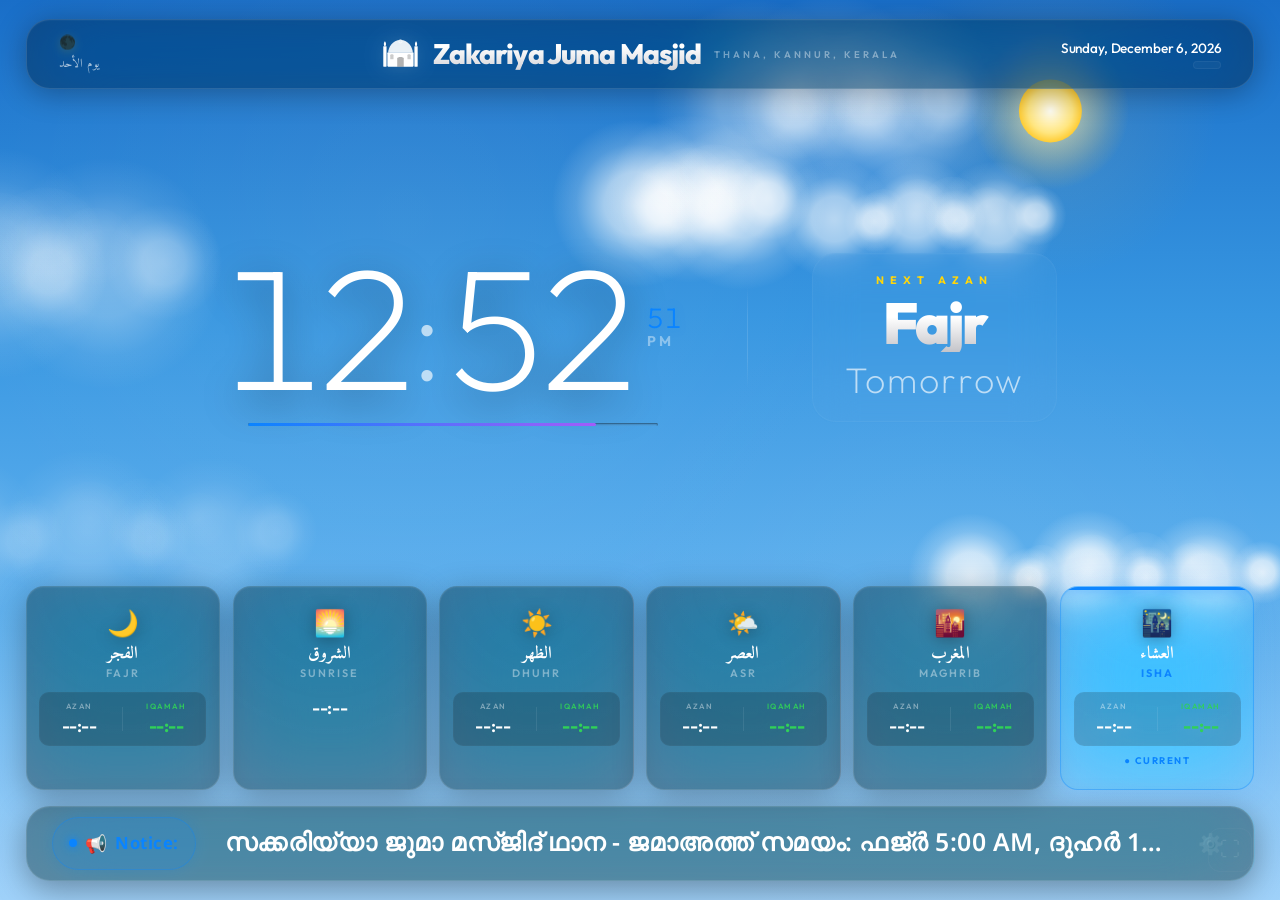
==== index.html @ 01011171 "Add files via upload" ====
<!DOCTYPE html>
<html lang="en" dir="ltr">
<head>
    <meta charset="UTF-8">
    <meta name="viewport" content="width=device-width, initial-scale=1.0">
    <title>Zakariya Juma Masjid - Prayer Times</title>
    <meta name="description" content="Live prayer times and clock display for Zakariya Juma Masjid, Thana, Kannur">
    <link rel="preconnect" href="https://fonts.googleapis.com">
    <link rel="preconnect" href="https://fonts.gstatic.com" crossorigin>
    <link href="https://fonts.googleapis.com/css2?family=Outfit:wght@300;400;500;600;700;800;900&family=Amiri:wght@400;700&family=Noto+Sans+Arabic:wght@400;600;700&display=swap" rel="stylesheet">
    <link rel="stylesheet" href="styles.css?v=10">
</head>
<body>
    <!-- Apple Weather-Style Animated Canvas Background -->
    <canvas id="weatherCanvas"></canvas>

    <!-- Main Content -->
    <div class="main-container">
        <!-- Top Bar - Mosque Name & Dates -->
        <header class="header" id="header">
            <div class="header-left">
                <div class="hijri-date" id="hijriDate"></div>
                <div class="arabic-day" id="arabicDay"></div>
            </div>
            <div class="header-center">
                <div class="mosque-icon">
                    <svg viewBox="0 0 100 80" fill="currentColor" class="mosque-svg">
                        <!-- Dome -->
                        <path d="M50 5 C30 5 20 25 20 35 L80 35 C80 25 70 5 50 5Z" opacity="0.9"/>
                        <!-- Crescent on dome -->
                        <circle cx="50" cy="8" r="4" fill="none" stroke="currentColor" stroke-width="1.5"/>
                        <path d="M48 4 C51 4 53 6 53 9 C53 6 51 5 48 4Z"/>
                        <!-- Main body -->
                        <rect x="18" y="35" width="64" height="35" rx="2"/>
                        <!-- Door -->
                        <path d="M42 70 L42 50 C42 45 58 45 58 50 L58 70Z" fill="rgba(0,0,0,0.3)"/>
                        <!-- Windows -->
                        <path d="M25 42 C25 39 33 39 33 42 L33 52 L25 52Z" fill="rgba(0,0,0,0.2)"/>
                        <path d="M67 42 C67 39 75 39 75 42 L75 52 L67 52Z" fill="rgba(0,0,0,0.2)"/>
                        <!-- Minarets -->
                        <rect x="8" y="20" width="8" height="50" rx="1"/>
                        <rect x="84" y="20" width="8" height="50" rx="1"/>
                        <path d="M12 20 C9 20 8 12 12 8 C16 12 15 20 12 20Z"/>
                        <path d="M88 20 C85 20 84 12 88 8 C92 12 91 20 88 20Z"/>
                    </svg>
                </div>
                <h1 class="mosque-name">Zakariya Juma Masjid</h1>
                <p class="mosque-location">Thana, Kannur, Kerala</p>
            </div>
            <div class="header-right">
                <div class="gregorian-date" id="gregorianDate"></div>
                <div class="weather-widget" id="weatherWidget">
                    <span class="weather-icon" id="weatherIcon"></span>
                    <span class="weather-temp" id="weatherTemp"></span>
                </div>
            </div>
        </header>

        <!-- Clock Section — Apple Hero Typography -->
        <section class="clock-section" id="clockSection">
            <div class="hero-clock">
                <div class="hero-time-row">
                    <span class="hero-hours" id="heroHours">00</span>
                    <span class="hero-colon" id="heroColon">:</span>
                    <span class="hero-minutes" id="heroMinutes">00</span>
                    <div class="hero-side">
                        <span class="hero-seconds" id="heroSeconds">00</span>
                        <span class="hero-period" id="heroPeriod">AM</span>
                    </div>
                </div>
                <div class="hero-progress-bar">
                    <div class="hero-progress-fill" id="heroProgressFill"></div>
                </div>
            </div>
            <div class="hero-divider"></div>
            <div class="next-prayer-info">
                <div class="next-label">NEXT AZAN</div>
                <div class="next-prayer-name" id="nextPrayerName">—</div>
                <div class="countdown" id="countdown">--:--:--</div>
            </div>
        </section>

        <!-- Prayer Times Grid -->
        <section class="prayer-grid" id="prayerGrid">
            <div class="prayer-card" data-prayer="fajr" id="card-fajr">
                <div class="card-glow"></div>
                <div class="prayer-icon">🌙</div>
                <div class="prayer-name-ar">الفجر</div>
                <div class="prayer-name-en">Fajr</div>
                <div class="prayer-times-row">
                    <div class="time-col">
                        <span class="time-label">AZAN</span>
                        <span class="prayer-time" id="time-fajr">--:--</span>
                    </div>
                    <div class="time-divider"></div>
                    <div class="time-col">
                        <span class="time-label iqama-label-card">IQAMAH</span>
                        <span class="prayer-time iqama-time-card" id="iqama-fajr">--:--</span>
                    </div>
                </div>
                <div class="prayer-status" id="status-fajr"></div>
            </div>
            <div class="prayer-card" data-prayer="sunrise" id="card-sunrise">
                <div class="card-glow"></div>
                <div class="prayer-icon">🌅</div>
                <div class="prayer-name-ar">الشروق</div>
                <div class="prayer-name-en">Sunrise</div>
                <div class="prayer-times-row single">
                    <div class="time-col">
                        <span class="prayer-time" id="time-sunrise">--:--</span>
                    </div>
                </div>
                <div class="prayer-status" id="status-sunrise"></div>
            </div>
            <div class="prayer-card" data-prayer="dhuhr" id="card-dhuhr">
                <div class="card-glow"></div>
                <div class="prayer-icon">☀️</div>
                <div class="prayer-name-ar">الظهر</div>
                <div class="prayer-name-en">Dhuhr</div>
                <div class="prayer-times-row">
                    <div class="time-col">
                        <span class="time-label">AZAN</span>
                        <span class="prayer-time" id="time-dhuhr">--:--</span>
                    </div>
                    <div class="time-divider"></div>
                    <div class="time-col">
                        <span class="time-label iqama-label-card">IQAMAH</span>
                        <span class="prayer-time iqama-time-card" id="iqama-dhuhr">--:--</span>
                    </div>
                </div>
                <div class="prayer-status" id="status-dhuhr"></div>
            </div>
            <div class="prayer-card" data-prayer="asr" id="card-asr">
                <div class="card-glow"></div>
                <div class="prayer-icon">🌤️</div>
                <div class="prayer-name-ar">العصر</div>
                <div class="prayer-name-en">Asr</div>
                <div class="prayer-times-row">
                    <div class="time-col">
                        <span class="time-label">AZAN</span>
                        <span class="prayer-time" id="time-asr">--:--</span>
                    </div>
                    <div class="time-divider"></div>
                    <div class="time-col">
                        <span class="time-label iqama-label-card">IQAMAH</span>
                        <span class="prayer-time iqama-time-card" id="iqama-asr">--:--</span>
                    </div>
                </div>
                <div class="prayer-status" id="status-asr"></div>
            </div>
            <div class="prayer-card" data-prayer="maghrib" id="card-maghrib">
                <div class="card-glow"></div>
                <div class="prayer-icon">🌇</div>
                <div class="prayer-name-ar">المغرب</div>
                <div class="prayer-name-en">Maghrib</div>
                <div class="prayer-times-row">
                    <div class="time-col">
                        <span class="time-label">AZAN</span>
                        <span class="prayer-time" id="time-maghrib">--:--</span>
                    </div>
                    <div class="time-divider"></div>
                    <div class="time-col">
                        <span class="time-label iqama-label-card">IQAMAH</span>
                        <span class="prayer-time iqama-time-card" id="iqama-maghrib">--:--</span>
                    </div>
                </div>
                <div class="prayer-status" id="status-maghrib"></div>
            </div>
            <div class="prayer-card" data-prayer="isha" id="card-isha">
                <div class="card-glow"></div>
                <div class="prayer-icon">🌃</div>
                <div class="prayer-name-ar">العشاء</div>
                <div class="prayer-name-en">Isha</div>
                <div class="prayer-times-row">
                    <div class="time-col">
                        <span class="time-label">AZAN</span>
                        <span class="prayer-time" id="time-isha">--:--</span>
                    </div>
                    <div class="time-divider"></div>
                    <div class="time-col">
                        <span class="time-label iqama-label-card">IQAMAH</span>
                        <span class="prayer-time iqama-time-card" id="iqama-isha">--:--</span>
                    </div>
                </div>
                <div class="prayer-status" id="status-isha"></div>
            </div>
        </section>

        <!-- Premium Glassmorphic Notice Board -->
        <div class="notice-board-container">
            <div class="notice-badge">
                <span class="notice-pulse"></span>
                <span class="notice-icon">📢</span>
                <span class="notice-title">Notice:</span>
            </div>
            <div class="notice-text-wrap">
                <span class="notice-message" id="noticeMessage">Zakariya Juma Masjid Thana Notice Board - അറിയിപ്പുകൾ ഇവിടെ കാണാം.</span>
            </div>
            <a href="admin.html" class="admin-cog-btn" title="Open Admin Panel">⚙️</a>
        </div>
    </div>

    <!-- Prayer Alert Overlay — Azan + Iqamah Countdown -->
    <div class="prayer-alert-overlay" id="prayerAlertOverlay">
        <div class="alert-content">
            <div class="alert-icon">☪</div>
            <div class="alert-text" id="alertText">It's time for</div>
            <div class="alert-prayer-name" id="alertPrayerName"></div>
            <div class="alert-bismillah">بِسْمِ اللهِ الرَّحْمٰنِ الرَّحِيْمِ</div>
            <div class="iqamah-countdown-section" id="iqamahSection">
                <div class="iqamah-divider"></div>
                <div class="iqamah-label-big">IQAMAH IN</div>
                <div class="iqamah-countdown-big" id="iqamahCountdownBig">--:--</div>
                <div class="iqamah-time-label" id="iqamahTimeLabel"></div>
            </div>
        </div>
    </div>

    <!-- Fullscreen Toggle -->
    <button class="fullscreen-btn" id="fullscreenBtn" title="Toggle Fullscreen">⛶</button>

    <script src="weather-canvas.js?v=10"></script>
    <script src="app.js?v=10"></script>
</body>
</html>
---- styles.css ----
/* ==========================================================
   ===== Apple-Inspired Ultra-Premium Theme =====
   ========================================================== */
/* Created with absolute precision, high-fidelity glassmorphism, 
   and dynamic fluid lighting for a stunning, state-of-the-art display. */

@import url('https://fonts.googleapis.com/css2?family=Outfit:wght@100;200;300;400;500;600;700;800;900&family=Amiri:wght@400;700&family=Noto+Sans+Arabic:wght@400;600;700&display=swap');

:root {
    /* Premium Apple Color Palette */
    --bg-base: #020205;
    
    /* Elegant High-Fidelity Glassmorphism */
    --glass-bg: rgba(0, 0, 0, 0.35);
    --glass-bg-hover: rgba(0, 0, 0, 0.45);
    --glass-border: rgba(255, 255, 255, 0.12);
    --glass-border-hover: rgba(255, 255, 255, 0.2);
    --glass-highlight: rgba(255, 255, 255, 0.05);

    /* Text Scales */
    --text-primary: #ffffff;
    --text-secondary: rgba(255, 255, 255, 0.65);
    --text-tertiary: rgba(255, 255, 255, 0.4);
    --text-muted: rgba(255, 255, 255, 0.25);

    /* Apple Brand Colors (tailored for dark display contrast) */
    --accent-blue: #0a84ff;
    --accent-blue-rgb: 10, 132, 255;
    --accent-emerald: #30d158;
    --accent-emerald-rgb: 48, 209, 88;
    --accent-gold: #ffd60a;
    --accent-gold-rgb: 255, 214, 10;
    --accent-orange: #ff9f0a;
    --accent-red: #ff453a;

    /* Active States */
    --card-active: rgba(10, 132, 255, 0.08);
    --card-active-border: rgba(10, 132, 255, 0.35);
    --card-next: rgba(255, 214, 10, 0.07);
    --card-next-border: rgba(255, 214, 10, 0.3);

    /* Border Radii */
    --radius-2xl: 24px;
    --radius-xl: 18px;
    --radius-lg: 14px;
    --radius-md: 10px;

    /* Timing */
    --transition-smooth: all 0.5s cubic-bezier(0.16, 1, 0.3, 1);
}

/* ===== Basic Reset ===== */
*, *::before, *::after {
    margin: 0;
    padding: 0;
    box-sizing: border-box;
}

html, body {
    width: 100%;
    height: 100%;
    overflow: hidden;
    background: var(--bg-base);
    color: var(--text-primary);
    font-family: -apple-system, BlinkMacSystemFont, 'SF Pro Display', 'Outfit', 'Segoe UI', Roboto, sans-serif;
    -webkit-font-smoothing: antialiased;
    -moz-osx-font-smoothing: grayscale;
}

/* ==========================================================
   ===== Canvas Weather Background =====
   ========================================================== */
#weatherCanvas {
    position: fixed;
    inset: 0;
    z-index: 0;
    display: block;
    pointer-events: none;
}


/* ==========================================================
   ===== Main Container & Layout Structure =====
   ========================================================== */
.main-container {
    position: relative;
    z-index: 10;
    width: 100%;
    height: 100vh;
    display: flex;
    flex-direction: column;
    padding: 1.5vw 2vw;
    gap: 1.2vw;
}

/* ==========================================================
   ===== Sleek Header Component =====
   ========================================================== */
.header {
    display: flex;
    align-items: center;
    justify-content: space-between;
    padding: 1vw 2.5vw;
    background: var(--glass-bg);
    border: 1px solid var(--glass-border);
    border-radius: var(--radius-2xl);
    backdrop-filter: blur(40px) saturate(210%);
    -webkit-backdrop-filter: blur(40px) saturate(210%);
    box-shadow: 0 4px 30px rgba(0, 0, 0, 0.3), inset 0 1px 1px rgba(255, 255, 255, 0.03);
    animation: slideDown 0.8s cubic-bezier(0.16, 1, 0.3, 1) both;
}

@keyframes slideDown {
    from { opacity: 0; transform: translateY(-20px); }
    to { opacity: 1; transform: translateY(0); }
}

.header-left, .header-right {
    flex: 1;
    display: flex;
    flex-direction: column;
}

.header-right {
    align-items: flex-end;
    text-align: right;
}

/* Mosque Brand */
.header-center {
    display: flex;
    align-items: center;
    gap: 1vw;
    flex-shrink: 0;
}

.mosque-icon {
    display: flex;
    align-items: center;
    justify-content: center;
    filter: drop-shadow(0 0 10px rgba(255, 255, 255, 0.15));
}

.mosque-svg {
    width: clamp(34px, 3.2vw, 48px);
    height: auto;
    color: var(--text-primary);
    transition: var(--transition-smooth);
}

.header-center:hover .mosque-svg {
    transform: scale(1.05);
    color: var(--accent-gold);
    filter: drop-shadow(0 0 15px rgba(255, 214, 10, 0.4));
}

.mosque-name {
    font-size: clamp(1.3rem, 2.2vw, 2.1rem);
    font-weight: 800;
    letter-spacing: -0.03em;
    background: linear-gradient(180deg, #ffffff 30%, #d2d2d7 100%);
    -webkit-background-clip: text;
    -webkit-text-fill-color: transparent;
    background-clip: text;
}

.mosque-location {
    font-size: clamp(0.55rem, 0.75vw, 0.75rem);
    color: var(--text-tertiary);
    font-weight: 600;
    letter-spacing: 3px;
    text-transform: uppercase;
    margin-top: 1px;
}

/* Dates and widgets */
.hijri-date {
    font-size: clamp(0.85rem, 1.05vw, 1.1rem);
    color: var(--accent-gold);
    font-weight: 600;
    letter-spacing: 0.5px;
    display: flex;
    align-items: center;
    gap: 8px;
    text-shadow: 0 2px 10px rgba(255, 214, 10, 0.15);
}

.arabic-day {
    font-family: 'Amiri', 'Noto Sans Arabic', serif;
    font-size: clamp(0.75rem, 0.95vw, 1rem);
    color: var(--text-secondary);
    margin-top: 2px;
}

.gregorian-date {
    font-size: clamp(0.85rem, 1.05vw, 1.1rem);
    color: var(--text-primary);
    font-weight: 500;
    letter-spacing: -0.01em;
}

.weather-widget {
    display: flex;
    align-items: center;
    gap: 6px;
    margin-top: 4px;
    padding: 3px 10px;
    background: rgba(255, 255, 255, 0.03);
    border: 1px solid rgba(255, 255, 255, 0.05);
    border-radius: 100px;
}

.weather-icon {
    font-size: clamp(0.9rem, 1.1vw, 1.1rem);
    filter: drop-shadow(0 2px 5px rgba(0,0,0,0.2));
}

.weather-temp {
    font-size: clamp(0.75rem, 0.9vw, 0.9rem);
    color: var(--text-secondary);
    font-weight: 600;
    font-variant-numeric: tabular-nums;
}

/* ==========================================================
   ===== Apple Hero Clock Section =====
   ========================================================== */
.clock-section {
    flex: 1.1;
    display: flex;
    align-items: center;
    justify-content: center;
    gap: 5vw;
    padding: 1vw 0;
    animation: fadeInScale 1s cubic-bezier(0.16, 1, 0.3, 1) both;
}

@keyframes fadeInScale {
    from { opacity: 0; transform: scale(0.97); }
    to { opacity: 1; transform: scale(1); }
}

.hero-clock {
    display: flex;
    flex-direction: column;
    align-items: center;
    position: relative;
}

.hero-time-row {
    display: flex;
    align-items: baseline;
    line-height: 0.9;
}

.hero-hours,
.hero-minutes {
    font-size: clamp(6rem, 13.5vw, 11.5rem);
    font-weight: 200;
    color: var(--text-primary);
    letter-spacing: -0.05em;
    font-variant-numeric: tabular-nums;
    text-shadow: 0 10px 40px rgba(0, 0, 0, 0.4);
}

.hero-colon {
    font-size: clamp(5rem, 11vw, 9rem);
    font-weight: 100;
    color: var(--text-secondary);
    margin: 0 -0.01em;
    animation: smoothBlink 2.2s cubic-bezier(0.4, 0, 0.6, 1) infinite;
    position: relative;
    top: -0.07em;
}

@keyframes smoothBlink {
    0%, 100% { opacity: 1; }
    50% { opacity: 0.12; }
}

.hero-side {
    display: flex;
    flex-direction: column;
    align-items: flex-start;
    margin-left: clamp(10px, 1.2vw, 18px);
    gap: 4px;
    align-self: center;
}

.hero-seconds {
    font-size: clamp(1.2rem, 2.2vw, 2rem);
    font-weight: 300;
    color: var(--accent-blue);
    font-variant-numeric: tabular-nums;
    letter-spacing: 0.05em;
    text-shadow: 0 0 10px rgba(10, 132, 255, 0.25);
}

.hero-period {
    font-size: clamp(0.75rem, 1.1vw, 1.1rem);
    font-weight: 700;
    color: var(--text-tertiary);
    letter-spacing: 3px;
    text-transform: uppercase;
}

/* Sleek subtle micro-progressbar */
.hero-progress-bar {
    width: 100%;
    max-width: clamp(260px, 32vw, 480px);
    height: 3px;
    background: rgba(255, 255, 255, 0.04);
    border-radius: 10px;
    margin-top: clamp(12px, 1.5vw, 22px);
    overflow: hidden;
    box-shadow: inset 0 1px 2px rgba(0,0,0,0.5);
}

.hero-progress-fill {
    height: 100%;
    width: 0%;
    background: linear-gradient(90deg, var(--accent-blue) 0%, #a25cfa 100%);
    border-radius: 10px;
    transition: width 1s linear;
    box-shadow: 0 0 12px rgba(10, 132, 255, 0.6);
}

/* Elegant glass vertical divider */
.hero-divider {
    width: 1px;
    height: clamp(80px, 8vw, 120px);
    background: linear-gradient(180deg, transparent, rgba(255, 255, 255, 0.12) 30%, rgba(255, 255, 255, 0.12) 70%, transparent 100%);
    flex-shrink: 0;
}

/* Next Prayer Apple Widget */
.next-prayer-info {
    text-align: center;
    background: rgba(255, 255, 255, 0.02);
    border: 1px solid rgba(255, 255, 255, 0.04);
    padding: 1.5vw 2.5vw;
    border-radius: var(--radius-2xl);
    backdrop-filter: blur(20px);
    -webkit-backdrop-filter: blur(20px);
    box-shadow: inset 0 1px 1px rgba(255, 255, 255, 0.02);
}

.next-label {
    font-size: clamp(0.65rem, 0.85vw, 0.85rem);
    color: var(--accent-gold);
    letter-spacing: 6px;
    text-transform: uppercase;
    font-weight: 700;
    margin-bottom: 0.6vw;
}

.next-prayer-name {
    font-size: clamp(2.4rem, 4.5vw, 4rem);
    font-weight: 900;
    letter-spacing: -0.04em;
    background: linear-gradient(180deg, #ffffff 40%, #c4c4c9 100%);
    -webkit-background-clip: text;
    -webkit-text-fill-color: transparent;
    background-clip: text;
    line-height: 1;
    margin-bottom: 0.4vw;
}

.countdown {
    font-size: clamp(1.5rem, 2.8vw, 2.8rem);
    font-weight: 200;
    color: var(--text-secondary);
    font-variant-numeric: tabular-nums;
    letter-spacing: 2px;
}

/* ==========================================================
   ===== Prayer Cards Grid (Apple Watch Style Face) =====
   ========================================================== */
.prayer-grid {
    display: grid;
    grid-template-columns: repeat(6, 1fr);
    gap: clamp(10px, 1vw, 18px);
    animation: slideUp 0.8s cubic-bezier(0.16, 1, 0.3, 1) both;
}

@keyframes slideUp {
    from { opacity: 0; transform: translateY(30px); }
    to { opacity: 1; transform: translateY(0); }
}

.prayer-card {
    position: relative;
    background: var(--glass-bg);
    border: 1px solid var(--glass-border);
    border-radius: var(--radius-xl);
    padding: clamp(14px, 1.5vw, 24px) clamp(10px, 1vw, 16px);
    text-align: center;
    backdrop-filter: blur(35px) saturate(180%);
    -webkit-backdrop-filter: blur(35px) saturate(180%);
    box-shadow: 0 8px 32px 0 rgba(0, 0, 0, 0.3), inset 0 1px 1px 0 rgba(255, 255, 255, 0.04);
    transition: var(--transition-smooth);
    overflow: hidden;
}

/* Top colored accent indicator line */
.prayer-card::before {
    content: '';
    position: absolute;
    top: 0;
    left: 25%;
    right: 25%;
    height: 3px;
    background: var(--accent-blue);
    opacity: 0;
    border-radius: 0 0 4px 4px;
    transition: var(--transition-smooth);
}

.prayer-card:hover {
    background: var(--glass-bg-hover);
    border-color: var(--glass-border-hover);
    transform: translateY(-4px);
    box-shadow: 0 12px 40px rgba(0, 0, 0, 0.5), inset 0 1px 1px rgba(255, 255, 255, 0.08);
}

.prayer-card:hover::before {
    opacity: 0.5;
    left: 15%;
    right: 15%;
}

/* Card Glow effect */
.card-glow {
    position: absolute;
    inset: 0;
    background: radial-gradient(circle at 50% 0%, rgba(255, 255, 255, 0.03), transparent 70%);
    pointer-events: none;
}

/* Card Active Style (Glowing Blue Apple Complication) */
.prayer-card.active {
    background: rgba(10, 132, 255, 0.06);
    border-color: var(--card-active-border);
    box-shadow: 
        0 0 35px rgba(10, 132, 255, 0.12),
        inset 0 1px 1px rgba(10, 132, 255, 0.2);
}

.prayer-card.active::before {
    opacity: 1;
    left: 0;
    right: 0;
    background: var(--accent-blue);
    box-shadow: 0 0 12px var(--accent-blue);
}

.prayer-card.active .prayer-time {
    color: var(--text-primary);
    text-shadow: 0 0 15px rgba(255, 255, 255, 0.4);
}

.prayer-card.active .prayer-name-en {
    color: var(--accent-blue);
    font-weight: 700;
}

.prayer-card.active .prayer-status {
    color: var(--accent-blue);
    font-weight: 700;
    animation: flashActive 1.8s ease-in-out infinite alternate;
}

@keyframes flashActive {
    0% { opacity: 0.5; }
    100% { opacity: 1; }
}

/* Card Next State (Glowing Amber Complication) */
.prayer-card.next-up {
    background: rgba(255, 214, 10, 0.05);
    border-color: var(--card-next-border);
    box-shadow: 
        0 0 30px rgba(255, 214, 10, 0.08),
        inset 0 1px 1px rgba(255, 214, 10, 0.15);
}

.prayer-card.next-up::before {
    opacity: 1;
    left: 0;
    right: 0;
    background: var(--accent-gold);
    box-shadow: 0 0 10px var(--accent-gold);
}

.prayer-card.next-up .prayer-name-en {
    color: var(--accent-gold);
}

.prayer-card.next-up .prayer-status {
    color: var(--accent-gold);
}

/* Card Passed State */
.prayer-card.passed {
    opacity: 0.35;
    transform: scale(0.98);
}

.prayer-card.passed:hover {
    opacity: 0.7;
    transform: scale(1) translateY(-2px);
}

/* Complication Inside Elements */
.prayer-icon {
    font-size: clamp(1.4rem, 2vw, 2rem);
    margin-bottom: 6px;
    transition: transform 0.4s cubic-bezier(0.16, 1, 0.3, 1);
    filter: drop-shadow(0 2px 8px rgba(0,0,0,0.3));
}

.prayer-card:hover .prayer-icon {
    transform: scale(1.15) translateY(-2px);
}

.prayer-name-ar {
    font-family: 'Amiri', 'Noto Sans Arabic', serif;
    font-size: clamp(0.95rem, 1.35vw, 1.4rem);
    color: var(--text-primary);
    font-weight: 700;
    line-height: 1.1;
    margin-bottom: 2px;
}

.prayer-name-en {
    font-size: clamp(0.65rem, 0.85vw, 0.9rem);
    color: var(--text-tertiary);
    font-weight: 600;
    text-transform: uppercase;
    letter-spacing: 2px;
    margin-bottom: 12px;
    transition: var(--transition-smooth);
}

/* Times Layout inside complication */
.prayer-times-row {
    display: flex;
    align-items: center;
    justify-content: center;
    gap: clamp(8px, 0.8vw, 14px);
    margin-top: 6px;
    background: rgba(0,0,0,0.18);
    padding: 8px 6px;
    border-radius: var(--radius-md);
    border: 1px solid rgba(255,255,255,0.02);
}

.prayer-times-row.single {
    margin-top: 8px;
    background: transparent;
    border: none;
    padding: 4px;
}

.time-col {
    display: flex;
    flex-direction: column;
    align-items: center;
    gap: 3px;
    flex: 1;
    min-width: 0;
}

.time-label {
    font-size: clamp(0.45rem, 0.6vw, 0.65rem);
    color: var(--text-tertiary);
    letter-spacing: 1.5px;
    text-transform: uppercase;
    font-weight: 600;
}

.prayer-time {
    font-size: clamp(1rem, 1.4vw, 1.45rem);
    font-weight: 600;
    color: var(--text-primary);
    font-variant-numeric: tabular-nums;
    letter-spacing: -0.02em;
    transition: var(--transition-smooth);
}

/* Dual Column Highlight for Iqamah */
.iqama-label-card {
    color: var(--accent-emerald) !important;
    opacity: 0.9;
}

.iqama-time-card {
    color: var(--accent-emerald) !important;
    font-weight: 700 !important;
    text-shadow: 0 0 10px rgba(48, 209, 88, 0.15);
}

.time-divider {
    width: 1px;
    height: 24px;
    background: rgba(255, 255, 255, 0.08);
    flex-shrink: 0;
}

.prayer-status {
    font-size: clamp(0.55rem, 0.75vw, 0.75rem);
    margin-top: 8px;
    height: 16px;
    font-weight: 700;
    letter-spacing: 1.5px;
    text-transform: uppercase;
    color: var(--text-tertiary);
}

/* ==========================================================
   ===== Hadith / Verse Ticker Slider =====
   ========================================================== */
.hadith-ticker {
    overflow: hidden;
    padding: 0.6vw 0;
    position: relative;
    background: rgba(255, 255, 255, 0.015);
    border: 1px solid rgba(255, 255, 255, 0.04);
    border-radius: 100px;
    backdrop-filter: blur(20px);
    -webkit-backdrop-filter: blur(20px);
    mask-image: linear-gradient(90deg, transparent 0%, black 8%, black 92%, transparent 100%);
    -webkit-mask-image: linear-gradient(90deg, transparent 0%, black 8%, black 92%, transparent 100%);
}

.ticker-content {
    display: flex;
    white-space: nowrap;
    animation: tickerScroll var(--ticker-duration, 55s) linear infinite;
    will-change: transform;
}

.ticker-content:hover {
    animation-play-state: paused;
}

.ticker-item {
    display: inline-flex;
    align-items: center;
    gap: 1.5vw;
    padding: 0 3vw;
    flex-shrink: 0;
}

.ticker-arabic {
    font-family: 'Amiri', serif;
    font-size: clamp(0.95rem, 1.25vw, 1.3rem);
    color: var(--text-primary);
    direction: rtl;
    text-shadow: 0 1px 4px rgba(0,0,0,0.5);
}

.ticker-english {
    font-size: clamp(0.75rem, 0.95vw, 1rem);
    color: var(--text-secondary);
    font-style: italic;
    font-weight: 300;
}

.ticker-separator {
    color: var(--accent-gold);
    font-size: 0.75rem;
    padding: 0 1vw;
    filter: drop-shadow(0 0 5px rgba(255, 214, 10, 0.4));
}

/* ==========================================================
   ===== Sleek Dock Footer =====
   ========================================================== */
/* ==========================================================
   ===== Premium Glassmorphic Notice Board =====
   ========================================================== */
.notice-board-container {
    display: flex;
    align-items: center;
    gap: 1.5vw;
    height: 75px;
    padding: 0 2vw;
    background: var(--glass-bg);
    border: 1px solid var(--glass-border);
    border-radius: var(--radius-2xl);
    backdrop-filter: blur(40px) saturate(210%);
    -webkit-backdrop-filter: blur(40px) saturate(210%);
    box-shadow: 0 8px 32px rgba(0, 0, 0, 0.35), inset 0 1px 1px rgba(255, 255, 255, 0.03);
    animation: slideUp 0.8s cubic-bezier(0.16, 1, 0.3, 1) both;
    position: relative;
    overflow: hidden;
}

.notice-badge {
    display: flex;
    align-items: center;
    gap: 8px;
    padding: 8px 16px;
    background: rgba(10, 132, 255, 0.15);
    border: 1px solid rgba(10, 132, 255, 0.3);
    border-radius: 50px;
    color: #0a84ff;
    font-weight: 700;
    font-size: 1rem;
    box-shadow: 0 0 15px rgba(10, 132, 255, 0.15);
    flex-shrink: 0;
    position: relative;
}

.notice-pulse {
    width: 8px;
    height: 8px;
    background: #0a84ff;
    border-radius: 50%;
    box-shadow: 0 0 8px #0a84ff;
    animation: noticePulse 1.8s cubic-bezier(0.4, 0, 0.6, 1) infinite;
}

@keyframes noticePulse {
    0%, 100% { opacity: 1; transform: scale(1); }
    50% { opacity: 0.3; transform: scale(1.3); }
}

.notice-icon {
    font-size: 1.1rem;
}

.notice-title {
    font-family: 'Noto Sans Arabic', 'Outfit', sans-serif;
    letter-spacing: 0.5px;
    font-size: 1.05rem;
}

.notice-text-wrap {
    flex-grow: 1;
    overflow: hidden;
    display: flex;
    align-items: center;
    justify-content: flex-start;
    height: 100%;
    padding: 0 10px;
}

.notice-message {
    font-family: 'Noto Sans Arabic', 'Amiri', 'Outfit', sans-serif;
    font-size: 1.55rem;
    font-weight: 600;
    color: var(--text-primary);
    letter-spacing: 0.5px;
    white-space: nowrap;
    overflow: hidden;
    text-overflow: ellipsis;
    width: 100%;
}

.admin-cog-btn {
    font-size: 1.25rem;
    color: var(--text-secondary);
    text-decoration: none;
    transition: transform 0.4s ease, color 0.3s ease;
    opacity: 0.4;
    padding: 5px;
    display: flex;
    align-items: center;
    justify-content: center;
}

.admin-cog-btn:hover {
    transform: rotate(90deg);
    color: var(--accent-gold);
    opacity: 1;
}

/* ==========================================================
   ===== Cinematic Fullscreen Alert Overlay =====
   ========================================================== */
.prayer-alert-overlay {
    position: fixed;
    inset: 0;
    z-index: 1000;
    display: flex;
    align-items: center;
    justify-content: center;
    background: rgba(2, 2, 5, 0.95);
    backdrop-filter: blur(60px) saturate(220%);
    -webkit-backdrop-filter: blur(60px) saturate(220%);
    opacity: 0;
    pointer-events: none;
    transition: opacity 1.2s cubic-bezier(0.16, 1, 0.3, 1);
}

.prayer-alert-overlay.active {
    opacity: 1;
    pointer-events: auto;
}

/* Glowing overlay ambient light */
.prayer-alert-overlay::after {
    content: '';
    position: absolute;
    width: 60vw;
    height: 60vw;
    background: radial-gradient(circle, rgba(10, 132, 255, 0.15) 0%, transparent 70%);
    filter: blur(100px);
    z-index: -1;
    pointer-events: none;
    animation: alertBackgroundPulse 6s ease-in-out infinite alternate;
}

@keyframes alertBackgroundPulse {
    0% { transform: scale(1) translate(0, 0); opacity: 0.6; }
    100% { transform: scale(1.15) translate(2vw, 3vh); opacity: 1; }
}

.alert-content {
    text-align: center;
    max-width: 80vw;
    z-index: 10;
}

.prayer-alert-overlay.active .alert-content {
    animation: alertZoomIn 1s cubic-bezier(0.16, 1, 0.3, 1) both;
}

@keyframes alertZoomIn {
    from { opacity: 0; transform: scale(0.93) translateY(20px); }
    to { opacity: 1; transform: scale(1) translateY(0); }
}

.alert-icon {
    font-size: clamp(4.5rem, 7vw, 7rem);
    margin-bottom: 1.5rem;
    color: var(--accent-gold);
    filter: drop-shadow(0 0 20px rgba(255, 214, 10, 0.45));
    animation: alertIconRotate 20s linear infinite;
}

@keyframes alertIconRotate {
    0% { transform: rotate(0deg); }
    100% { transform: rotate(360deg); }
}

.alert-text {
    font-size: clamp(1.4rem, 2.4vw, 2.4rem);
    color: var(--text-secondary);
    font-weight: 300;
    letter-spacing: 6px;
    text-transform: uppercase;
    margin-bottom: 0.8rem;
}

.alert-prayer-name {
    font-size: clamp(4rem, 8.5vw, 7.5rem);
    font-weight: 900;
    letter-spacing: -0.04em;
    background: linear-gradient(180deg, #ffffff 40%, #c2c2c9 100%);
    -webkit-background-clip: text;
    -webkit-text-fill-color: transparent;
    background-clip: text;
    margin-bottom: 1.5rem;
    filter: drop-shadow(0 4px 15px rgba(0,0,0,0.5));
}

.alert-bismillah {
    font-family: 'Amiri', serif;
    font-size: clamp(1.6rem, 3vw, 3.2rem);
    color: var(--text-primary);
    opacity: 0.85;
    margin-bottom: 2rem;
    text-shadow: 0 2px 10px rgba(0,0,0,0.4);
}

/* Iqamah Section in Overlay */
.iqamah-countdown-section {
    margin-top: 3rem;
    padding: 2rem;
    background: rgba(255, 255, 255, 0.02);
    border: 1px solid rgba(255, 255, 255, 0.04);
    border-radius: var(--radius-2xl);
    backdrop-filter: blur(20px);
    -webkit-backdrop-filter: blur(20px);
    display: inline-block;
    min-width: clamp(280px, 35vw, 550px);
    box-shadow: 0 10px 40px rgba(0,0,0,0.4), inset 0 1px 1px rgba(255,255,255,0.02);
}

.iqamah-divider {
    width: 80px;
    height: 2px;
    background: var(--accent-emerald);
    margin: 0 auto 1.5rem;
    box-shadow: 0 0 8px var(--accent-emerald);
}

.iqamah-label-big {
    font-size: clamp(0.8rem, 1.1vw, 1.1rem);
    color: var(--text-secondary);
    letter-spacing: 6px;
    text-transform: uppercase;
    font-weight: 700;
    margin-bottom: 0.8rem;
}

.iqamah-countdown-big {
    font-size: clamp(4.5rem, 11vw, 9.5rem);
    font-weight: 200;
    color: var(--accent-emerald);
    font-variant-numeric: tabular-nums;
    letter-spacing: 2px;
    line-height: 1;
    margin-bottom: 0.8rem;
    text-shadow: 0 0 25px rgba(48, 209, 88, 0.35);
}

/* Critical/Urgent Countdowns (Last 60 seconds - pulse red) */
.iqamah-countdown-big.urgent {
    color: var(--accent-red);
    font-weight: 300;
    text-shadow: 0 0 25px rgba(255, 69, 58, 0.55);
    animation: urgentBlink 1s cubic-bezier(0.4, 0, 0.6, 1) infinite;
}

@keyframes urgentBlink {
    0%, 100% { opacity: 1; }
    50% { opacity: 0.45; }
}

.iqamah-time-label {
    font-size: clamp(0.85rem, 1.1vw, 1.25rem);
    color: var(--text-tertiary);
    font-weight: 600;
    letter-spacing: 1px;
}

/* ==========================================================
   ===== Jumu'ah Friday Theme Customization =====
   ========================================================== */
body.jummah-mode .header {
    border-color: rgba(255, 214, 10, 0.25);
    box-shadow: 0 0 45px rgba(255, 214, 10, 0.08), inset 0 1px 1px rgba(255,255,255,0.02);
}

body.jummah-mode .mosque-name {
    background: linear-gradient(180deg, var(--accent-gold) 30%, var(--accent-orange) 100%);
    -webkit-background-clip: text;
    -webkit-text-fill-color: transparent;
    background-clip: text;
}

body.jummah-mode .jummah-info {
    color: var(--accent-gold);
    background: rgba(255, 214, 10, 0.05);
    border-color: rgba(255, 214, 10, 0.15);
}

body.jummah-mode .jummah-info strong {
    color: var(--text-primary);
}

.jummah-countdown {
    font-variant-numeric: tabular-nums;
    font-weight: 700;
    color: var(--accent-gold);
    text-shadow: 0 0 8px rgba(255, 214, 10, 0.25);
}

/* ==========================================================
   ===== Fullscreen Kiosk Mode Toggle Button =====
   ========================================================== */
.fullscreen-btn {
    position: fixed;
    bottom: 2.2vw;
    right: 2.2vw;
    z-index: 500;
    width: 44px;
    height: 44px;
    border: 1px solid var(--glass-border);
    border-radius: 12px;
    background: rgba(255, 255, 255, 0.02);
    backdrop-filter: blur(20px);
    -webkit-backdrop-filter: blur(20px);
    color: var(--text-tertiary);
    font-size: 1.25rem;
    cursor: pointer;
    display: flex;
    align-items: center;
    justify-content: center;
    transition: var(--transition-smooth);
    opacity: 0.25;
}

.fullscreen-btn:hover {
    opacity: 1;
    border-color: var(--accent-blue);
    color: var(--accent-blue);
    transform: scale(1.08);
    box-shadow: 0 4px 15px rgba(10, 132, 255, 0.2), inset 0 1px 1px rgba(255,255,255,0.05);
}

/* ==========================================================
   ===== Responsive Adaptations =====
   ========================================================== */
@media (max-width: 1024px) {
    .prayer-grid {
        grid-template-columns: repeat(3, 1fr);
        gap: 12px;
    }
    .clock-section {
        flex-direction: column;
        gap: 3vh;
        padding: 2vh 0;
    }
    .hero-divider {
        width: 60%;
        height: 1px;
        background: linear-gradient(90deg, transparent, rgba(255,255,255,0.12), transparent);
    }
    .header {
        flex-direction: column;
        gap: 12px;
        padding: 15px 20px;
    }
    .header-left, .header-right {
        align-items: center;
        text-align: center;
    }
    .notice-board-container {
        height: auto;
        padding: 12px;
        flex-direction: column;
        gap: 10px;
    }
    .notice-text-wrap {
        width: 100%;
        height: auto;
    }
    .main-container {
        height: auto;
        overflow-y: auto;
        padding: 20px;
        gap: 20px;
    }
}

@media (max-width: 600px) {
    .prayer-grid {
        grid-template-columns: repeat(2, 1fr);
    }
    .hero-hours, .hero-minutes {
        font-size: 5rem;
    }
    .hero-colon {
        font-size: 4rem;
    }
    .next-prayer-name {
        font-size: 2.2rem;
    }
    .countdown {
        font-size: 1.5rem;
    }
    .iqamah-countdown-section {
        min-width: 90vw;
        padding: 1.5rem;
    }
}
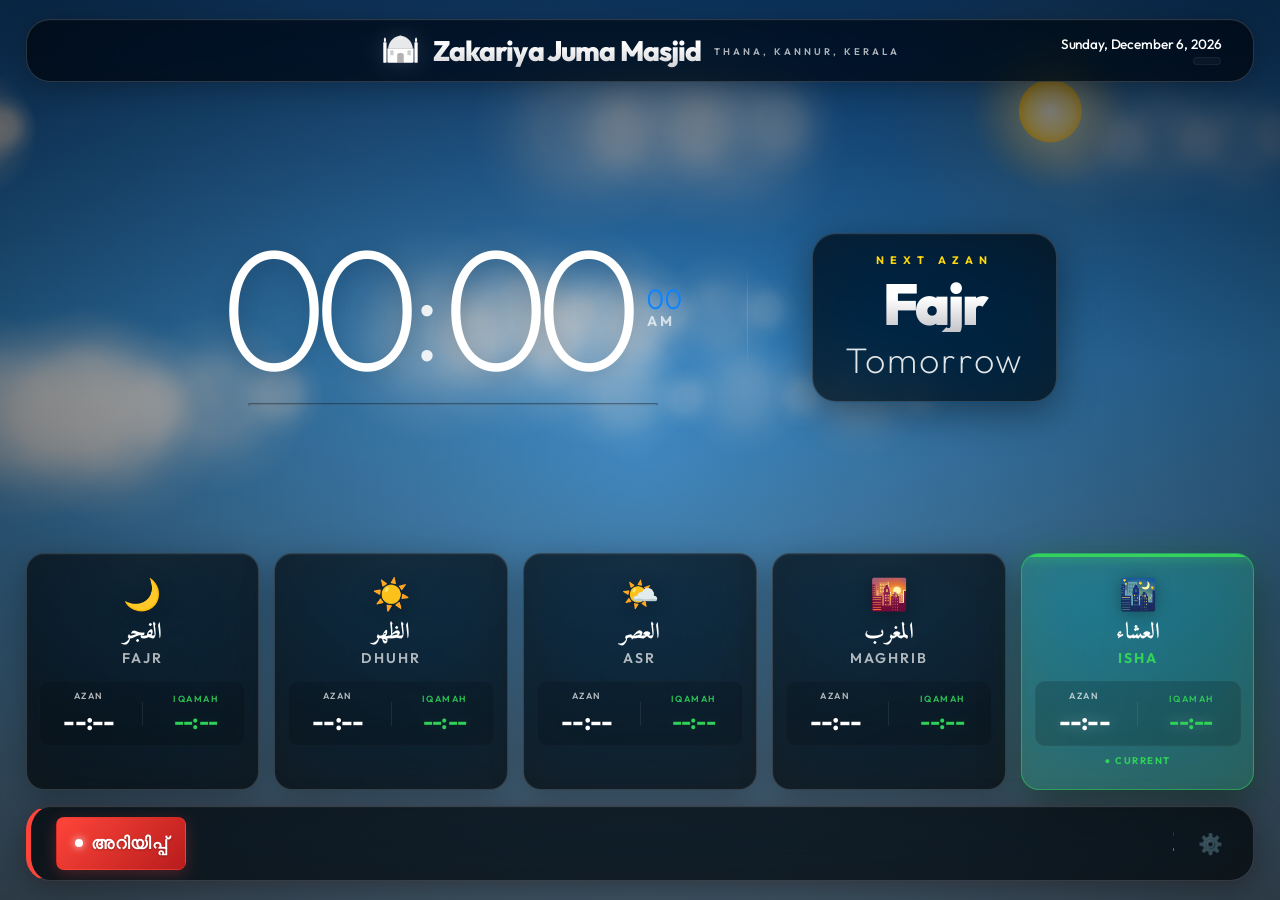
==== commit 54cd7bc7: "feat: maximize daylight contrast, remove sunrise, scale up prayer names/times, and implement distrac" ====
--- a/index.html
+++ b/index.html
@@ -100,18 +100,6 @@
                 </div>
                 <div class="prayer-status" id="status-fajr"></div>
             </div>
-            <div class="prayer-card" data-prayer="sunrise" id="card-sunrise">
-                <div class="card-glow"></div>
-                <div class="prayer-icon">🌅</div>
-                <div class="prayer-name-ar">الشروق</div>
-                <div class="prayer-name-en">Sunrise</div>
-                <div class="prayer-times-row single">
-                    <div class="time-col">
-                        <span class="prayer-time" id="time-sunrise">--:--</span>
-                    </div>
-                </div>
-                <div class="prayer-status" id="status-sunrise"></div>
-            </div>
             <div class="prayer-card" data-prayer="dhuhr" id="card-dhuhr">
                 <div class="card-glow"></div>
                 <div class="prayer-icon">☀️</div>
@@ -190,8 +178,7 @@
         <div class="notice-board-container">
             <div class="notice-badge">
                 <span class="notice-pulse"></span>
-                <span class="notice-icon">📢</span>
-                <span class="notice-title">Notice:</span>
+                <span class="notice-title">അറിയിപ്പ്</span>
             </div>
             <div class="notice-text-wrap">
                 <span class="notice-message" id="noticeMessage">Zakariya Juma Masjid Thana Notice Board - അറിയിപ്പുകൾ ഇവിടെ കാണാം.</span>
@@ -214,6 +201,22 @@
                 <div class="iqamah-time-label" id="iqamahTimeLabel"></div>
             </div>
         </div>
+    <!-- Distraction-Free Prayer Silence Overlay (Mutes Screen During Active Congregation) -->
+    <div class="prayer-silence-overlay" id="prayerSilenceOverlay">
+        <div class="silence-content">
+            <div class="silence-icon-wrapper">
+                <svg class="silence-icon" viewBox="0 0 24 24" fill="none" stroke="currentColor" stroke-width="1.5">
+                    <rect x="5" y="2" width="14" height="20" rx="3" />
+                    <line x1="10" y1="5" x2="14" y2="5" />
+                    <circle cx="12" cy="19" r="1" />
+                    <line class="slash-line" x1="2" y1="2" x2="22" y2="22" stroke="#ff453a" stroke-width="2" />
+                </svg>
+            </div>
+            <div class="silence-title">ദയവായി മൊബൈൽ ഫോണുകൾ സൈലന്റിലാക്കുക</div>
+            <div class="silence-subtitle">PLEASE PUT YOUR MOBILE PHONE ON SILENT</div>
+            <div class="silence-prayer-name" id="silencePrayerName">CONGREGATION IN PROGRESS</div>
+            <div class="silence-footer">Screen will return shortly after prayer concludes</div>
+        </div>
     </div>
 
     <!-- Fullscreen Toggle -->
--- a/styles.css
+++ b/styles.css
@@ -10,18 +10,18 @@
     /* Premium Apple Color Palette */
     --bg-base: #020205;
     
-    /* Elegant High-Fidelity Glassmorphism */
-    --glass-bg: rgba(0, 0, 0, 0.35);
-    --glass-bg-hover: rgba(0, 0, 0, 0.45);
-    --glass-border: rgba(255, 255, 255, 0.12);
-    --glass-border-hover: rgba(255, 255, 255, 0.2);
-    --glass-highlight: rgba(255, 255, 255, 0.05);
-
-    /* Text Scales */
+    /* Elegant High-Fidelity Glassmorphism - Darkened for High Contrast */
+    --glass-bg: rgba(0, 0, 0, 0.68);
+    --glass-bg-hover: rgba(0, 0, 0, 0.78);
+    --glass-border: rgba(255, 255, 255, 0.16);
+    --glass-border-hover: rgba(255, 255, 255, 0.26);
+    --glass-highlight: rgba(255, 255, 255, 0.08);
+
+    /* Text Scales - Enhanced Brightness & Opacity for pristine readability */
     --text-primary: #ffffff;
-    --text-secondary: rgba(255, 255, 255, 0.65);
-    --text-tertiary: rgba(255, 255, 255, 0.4);
-    --text-muted: rgba(255, 255, 255, 0.25);
+    --text-secondary: rgba(255, 255, 255, 0.88);
+    --text-tertiary: rgba(255, 255, 255, 0.68);
+    --text-muted: rgba(255, 255, 255, 0.48);
 
     /* Apple Brand Colors (tailored for dark display contrast) */
     --accent-blue: #0a84ff;
@@ -33,11 +33,11 @@
     --accent-orange: #ff9f0a;
     --accent-red: #ff453a;
 
-    /* Active States */
-    --card-active: rgba(10, 132, 255, 0.08);
-    --card-active-border: rgba(10, 132, 255, 0.35);
-    --card-next: rgba(255, 214, 10, 0.07);
-    --card-next-border: rgba(255, 214, 10, 0.3);
+    /* Active States - Vibrant Emerald Green for Pristine Contrast */
+    --card-active: rgba(48, 209, 88, 0.16);
+    --card-active-border: rgba(48, 209, 88, 0.55);
+    --card-next: rgba(255, 214, 10, 0.10);
+    --card-next-border: rgba(255, 214, 10, 0.4);
 
     /* Border Radii */
     --radius-2xl: 24px;
@@ -65,6 +65,19 @@
     font-family: -apple-system, BlinkMacSystemFont, 'SF Pro Display', 'Outfit', 'Segoe UI', Roboto, sans-serif;
     -webkit-font-smoothing: antialiased;
     -moz-osx-font-smoothing: grayscale;
+    position: relative;
+}
+
+/* Cinematic high-contrast vignette overlay to ensure text legibility in daytime sky states */
+body::before {
+    content: '';
+    position: fixed;
+    inset: 0;
+    z-index: 1; /* Sits perfectly between canvas (z-index: 0) and main layout container (z-index: 10) */
+    background: 
+        radial-gradient(circle at center, rgba(0, 0, 0, 0.12) 0%, rgba(0, 0, 0, 0.55) 100%),
+        linear-gradient(to bottom, rgba(0, 0, 0, 0.28) 0%, transparent 40%, rgba(0, 0, 0, 0.38) 100%);
+    pointer-events: none;
 }
 
 /* ==========================================================
@@ -260,7 +273,7 @@
     color: var(--text-primary);
     letter-spacing: -0.05em;
     font-variant-numeric: tabular-nums;
-    text-shadow: 0 10px 40px rgba(0, 0, 0, 0.4);
+    text-shadow: 0 4px 20px rgba(0, 0, 0, 0.15);
 }
 
 .hero-colon {
@@ -336,13 +349,15 @@
 /* Next Prayer Apple Widget */
 .next-prayer-info {
     text-align: center;
-    background: rgba(255, 255, 255, 0.02);
-    border: 1px solid rgba(255, 255, 255, 0.04);
+    background: rgba(0, 0, 0, 0.68);
+    border: 1px solid rgba(255, 255, 255, 0.16);
     padding: 1.5vw 2.5vw;
     border-radius: var(--radius-2xl);
-    backdrop-filter: blur(20px);
-    -webkit-backdrop-filter: blur(20px);
-    box-shadow: inset 0 1px 1px rgba(255, 255, 255, 0.02);
+    backdrop-filter: blur(35px) saturate(180%);
+    -webkit-backdrop-filter: blur(35px) saturate(180%);
+    box-shadow: 
+        0 10px 40px rgba(0, 0, 0, 0.45), 
+        inset 0 1px 1px rgba(255, 255, 255, 0.04);
 }
 
 .next-label {
@@ -379,8 +394,8 @@
    ========================================================== */
 .prayer-grid {
     display: grid;
-    grid-template-columns: repeat(6, 1fr);
-    gap: clamp(10px, 1vw, 18px);
+    grid-template-columns: repeat(5, 1fr);
+    gap: clamp(10px, 1.2vw, 20px);
     animation: slideUp 0.8s cubic-bezier(0.16, 1, 0.3, 1) both;
 }
 
@@ -438,21 +453,22 @@
     pointer-events: none;
 }
 
-/* Card Active Style (Glowing Blue Apple Complication) */
+/* Card Active Style (Glowing Emerald Green Apple Complication) */
 .prayer-card.active {
-    background: rgba(10, 132, 255, 0.06);
+    background: rgba(48, 209, 88, 0.18);
     border-color: var(--card-active-border);
     box-shadow: 
-        0 0 35px rgba(10, 132, 255, 0.12),
-        inset 0 1px 1px rgba(10, 132, 255, 0.2);
+        0 12px 40px rgba(0, 0, 0, 0.45),
+        0 0 35px rgba(48, 209, 88, 0.2),
+        inset 0 1px 1px rgba(48, 209, 88, 0.3);
 }
 
 .prayer-card.active::before {
     opacity: 1;
     left: 0;
     right: 0;
-    background: var(--accent-blue);
-    box-shadow: 0 0 12px var(--accent-blue);
+    background: var(--accent-emerald);
+    box-shadow: 0 0 12px var(--accent-emerald);
 }
 
 .prayer-card.active .prayer-time {
@@ -461,12 +477,12 @@
 }
 
 .prayer-card.active .prayer-name-en {
-    color: var(--accent-blue);
+    color: var(--accent-emerald);
     font-weight: 700;
 }
 
 .prayer-card.active .prayer-status {
-    color: var(--accent-blue);
+    color: var(--accent-emerald);
     font-weight: 700;
     animation: flashActive 1.8s ease-in-out infinite alternate;
 }
@@ -478,11 +494,12 @@
 
 /* Card Next State (Glowing Amber Complication) */
 .prayer-card.next-up {
-    background: rgba(255, 214, 10, 0.05);
+    background: rgba(255, 214, 10, 0.12);
     border-color: var(--card-next-border);
     box-shadow: 
-        0 0 30px rgba(255, 214, 10, 0.08),
-        inset 0 1px 1px rgba(255, 214, 10, 0.15);
+        0 12px 40px rgba(0, 0, 0, 0.45),
+        0 0 30px rgba(255, 214, 10, 0.12),
+        inset 0 1px 1px rgba(255, 214, 10, 0.2);
 }
 
 .prayer-card.next-up::before {
@@ -514,8 +531,8 @@
 
 /* Complication Inside Elements */
 .prayer-icon {
-    font-size: clamp(1.4rem, 2vw, 2rem);
-    margin-bottom: 6px;
+    font-size: clamp(1.6rem, 2.4vw, 2.6rem);
+    margin-bottom: 8px;
     transition: transform 0.4s cubic-bezier(0.16, 1, 0.3, 1);
     filter: drop-shadow(0 2px 8px rgba(0,0,0,0.3));
 }
@@ -526,20 +543,20 @@
 
 .prayer-name-ar {
     font-family: 'Amiri', 'Noto Sans Arabic', serif;
-    font-size: clamp(0.95rem, 1.35vw, 1.4rem);
+    font-size: clamp(1.2rem, 1.75vw, 1.95rem);
     color: var(--text-primary);
     font-weight: 700;
     line-height: 1.1;
-    margin-bottom: 2px;
+    margin-bottom: 4px;
 }
 
 .prayer-name-en {
-    font-size: clamp(0.65rem, 0.85vw, 0.9rem);
+    font-size: clamp(0.75rem, 1.1vw, 1.25rem);
     color: var(--text-tertiary);
     font-weight: 600;
     text-transform: uppercase;
     letter-spacing: 2px;
-    margin-bottom: 12px;
+    margin-bottom: 14px;
     transition: var(--transition-smooth);
 }
 
@@ -573,7 +590,7 @@
 }
 
 .time-label {
-    font-size: clamp(0.45rem, 0.6vw, 0.65rem);
+    font-size: clamp(0.5rem, 0.7vw, 0.8rem);
     color: var(--text-tertiary);
     letter-spacing: 1.5px;
     text-transform: uppercase;
@@ -581,11 +598,11 @@
 }
 
 .prayer-time {
-    font-size: clamp(1rem, 1.4vw, 1.45rem);
-    font-weight: 600;
+    font-size: clamp(1.35rem, 2vw, 2.25rem); /* Substantially larger for distant visibility! */
+    font-weight: 700;
     color: var(--text-primary);
     font-variant-numeric: tabular-nums;
-    letter-spacing: -0.02em;
+    letter-spacing: -0.03em;
     transition: var(--transition-smooth);
 }
 
@@ -596,6 +613,7 @@
 }
 
 .iqama-time-card {
+    font-size: clamp(1.2rem, 1.75vw, 1.95rem) !important; /* Elegant visual hierarchy, slightly smaller than Azan */
     color: var(--accent-emerald) !important;
     font-weight: 700 !important;
     text-shadow: 0 0 10px rgba(48, 209, 88, 0.15);
@@ -689,10 +707,14 @@
     padding: 0 2vw;
     background: var(--glass-bg);
     border: 1px solid var(--glass-border);
+    border-left: 5px solid var(--accent-red);
     border-radius: var(--radius-2xl);
     backdrop-filter: blur(40px) saturate(210%);
     -webkit-backdrop-filter: blur(40px) saturate(210%);
-    box-shadow: 0 8px 32px rgba(0, 0, 0, 0.35), inset 0 1px 1px rgba(255, 255, 255, 0.03);
+    box-shadow: 
+        0 8px 32px rgba(0, 0, 0, 0.35), 
+        inset 0 1px 1px rgba(255, 255, 255, 0.03),
+        0 0 15px rgba(255, 69, 58, 0.05);
     animation: slideUp 0.8s cubic-bezier(0.16, 1, 0.3, 1) both;
     position: relative;
     overflow: hidden;
@@ -702,25 +724,26 @@
     display: flex;
     align-items: center;
     gap: 8px;
-    padding: 8px 16px;
-    background: rgba(10, 132, 255, 0.15);
-    border: 1px solid rgba(10, 132, 255, 0.3);
-    border-radius: 50px;
-    color: #0a84ff;
-    font-weight: 700;
-    font-size: 1rem;
-    box-shadow: 0 0 15px rgba(10, 132, 255, 0.15);
+    padding: 8px 18px;
+    background: linear-gradient(135deg, var(--accent-red) 0%, #b71c1c 100%);
+    border: 1px solid rgba(255, 69, 58, 0.3);
+    border-radius: 8px;
+    color: #ffffff;
+    font-weight: 800;
+    font-size: 0.95rem;
+    box-shadow: 0 4px 15px rgba(255, 69, 58, 0.25);
     flex-shrink: 0;
     position: relative;
+    letter-spacing: 1px;
 }
 
 .notice-pulse {
     width: 8px;
     height: 8px;
-    background: #0a84ff;
+    background: #ffffff;
     border-radius: 50%;
-    box-shadow: 0 0 8px #0a84ff;
-    animation: noticePulse 1.8s cubic-bezier(0.4, 0, 0.6, 1) infinite;
+    box-shadow: 0 0 8px #ffffff;
+    animation: noticePulse 1.5s cubic-bezier(0.4, 0, 0.6, 1) infinite;
 }
 
 @keyframes noticePulse {
@@ -730,34 +753,53 @@
 
 .notice-icon {
     font-size: 1.1rem;
+    display: none; /* Hidden for a cleaner news look */
 }
 
 .notice-title {
     font-family: 'Noto Sans Arabic', 'Outfit', sans-serif;
     letter-spacing: 0.5px;
     font-size: 1.05rem;
+    text-shadow: 0 1px 2px rgba(0, 0, 0, 0.3);
 }
 
 .notice-text-wrap {
     flex-grow: 1;
     overflow: hidden;
-    display: flex;
-    align-items: center;
-    justify-content: flex-start;
+    position: relative;
+    display: flex;
+    align-items: center;
     height: 100%;
-    padding: 0 10px;
+    padding: 0 15px;
 }
 
 .notice-message {
     font-family: 'Noto Sans Arabic', 'Amiri', 'Outfit', sans-serif;
-    font-size: 1.55rem;
-    font-weight: 600;
+    font-size: 1.6rem;
+    font-weight: 700;
     color: var(--text-primary);
     letter-spacing: 0.5px;
     white-space: nowrap;
-    overflow: hidden;
-    text-overflow: ellipsis;
-    width: 100%;
+    position: absolute;
+    left: 0;
+    display: inline-block;
+    will-change: transform;
+    animation: noticeScroll 30s linear infinite;
+    padding-left: 100%;
+    text-shadow: 0 1px 3px rgba(0, 0, 0, 0.5);
+}
+
+.notice-board-container:hover .notice-message {
+    animation-play-state: paused;
+}
+
+@keyframes noticeScroll {
+    0% {
+        transform: translate3d(0, 0, 0);
+    }
+    100% {
+        transform: translate3d(-100%, 0, 0);
+    }
 }
 
 .admin-cog-btn {
@@ -1070,3 +1112,100 @@
         padding: 1.5rem;
     }
 }
+
+/* ==========================================================
+   ===== Distraction-Free Prayer Silence Overlay =====
+   ========================================================== */
+.prayer-silence-overlay {
+    position: fixed;
+    inset: 0;
+    z-index: 1000; /* Stays above absolutely everything */
+    background: #000000; /* Pure deep OLED black to block out all distraction in the prayer hall */
+    display: flex;
+    align-items: center;
+    justify-content: center;
+    opacity: 0;
+    pointer-events: none;
+    transition: opacity 1.2s cubic-bezier(0.16, 1, 0.3, 1);
+}
+
+.prayer-silence-overlay.active {
+    opacity: 1;
+    pointer-events: all;
+}
+
+.silence-content {
+    text-align: center;
+    max-width: 960px;
+    padding: 40px;
+    display: flex;
+    flex-direction: column;
+    align-items: center;
+    gap: clamp(24px, 3.5vw, 48px);
+}
+
+.silence-icon-wrapper {
+    width: clamp(120px, 14vw, 200px);
+    height: clamp(120px, 14vw, 200px);
+    display: flex;
+    align-items: center;
+    justify-content: center;
+    background: rgba(255, 69, 58, 0.08); /* Soft Apple red alert tint */
+    border-radius: 50%;
+    padding: 2.5vw;
+    border: 1px solid rgba(255, 69, 58, 0.2);
+    animation: pulseIcon 3s infinite ease-in-out;
+}
+
+@keyframes pulseIcon {
+    0%, 100% {
+        transform: scale(1);
+        box-shadow: 0 0 0 0 rgba(255, 69, 58, 0.25);
+    }
+    50% {
+        transform: scale(1.06);
+        box-shadow: 0 0 50px 15px rgba(255, 69, 58, 0.12);
+    }
+}
+
+.silence-icon {
+    width: 100%;
+    height: 100%;
+    color: #ffffff;
+}
+
+.silence-title {
+    font-size: clamp(2.4rem, 4.2vw, 4.8rem);
+    font-weight: 800;
+    color: #ffffff;
+    line-height: 1.25;
+    letter-spacing: -0.01em;
+}
+
+.silence-subtitle {
+    font-size: clamp(1.4rem, 2.4vw, 2.8rem);
+    font-weight: 300;
+    color: rgba(255, 255, 255, 0.7);
+    letter-spacing: 2px;
+    text-transform: uppercase;
+}
+
+.silence-prayer-name {
+    font-size: clamp(1rem, 1.4vw, 1.6rem);
+    font-weight: 600;
+    color: var(--accent-emerald);
+    letter-spacing: 3px;
+    text-transform: uppercase;
+    background: rgba(48, 209, 88, 0.08);
+    padding: 10px 30px;
+    border-radius: 100px;
+    border: 1px solid rgba(48, 209, 88, 0.25);
+    margin-top: 10px;
+}
+
+.silence-footer {
+    font-size: clamp(0.85rem, 1.1vw, 1.25rem);
+    color: rgba(255, 255, 255, 0.4);
+    letter-spacing: 1px;
+    margin-top: 25px;
+}
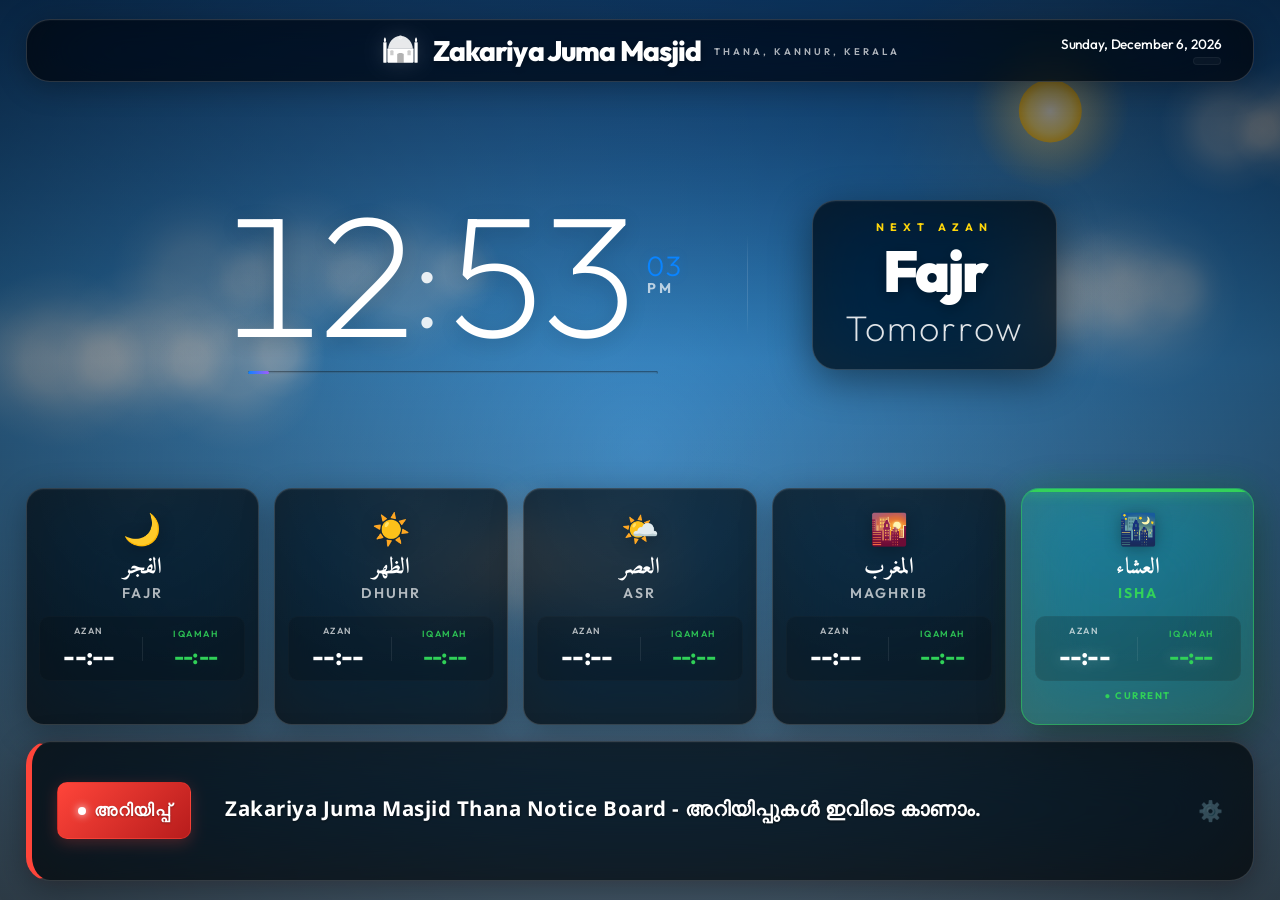
==== commit c442942a: "fix: bump script and style cache-busting versions to v=12" ====
--- a/index.html
+++ b/index.html
@@ -8,7 +8,7 @@
     <link rel="preconnect" href="https://fonts.googleapis.com">
     <link rel="preconnect" href="https://fonts.gstatic.com" crossorigin>
     <link href="https://fonts.googleapis.com/css2?family=Outfit:wght@300;400;500;600;700;800;900&family=Amiri:wght@400;700&family=Noto+Sans+Arabic:wght@400;600;700&display=swap" rel="stylesheet">
-    <link rel="stylesheet" href="styles.css?v=10">
+    <link rel="stylesheet" href="styles.css?v=12">
 </head>
 <body>
     <!-- Apple Weather-Style Animated Canvas Background -->
@@ -222,7 +222,7 @@
     <!-- Fullscreen Toggle -->
     <button class="fullscreen-btn" id="fullscreenBtn" title="Toggle Fullscreen">⛶</button>
 
-    <script src="weather-canvas.js?v=10"></script>
-    <script src="app.js?v=10"></script>
+    <script src="weather-canvas.js?v=12"></script>
+    <script src="app.js?v=12"></script>
 </body>
 </html>
--- a/styles.css
+++ b/styles.css
@@ -171,10 +171,8 @@
     font-size: clamp(1.3rem, 2.2vw, 2.1rem);
     font-weight: 800;
     letter-spacing: -0.03em;
-    background: linear-gradient(180deg, #ffffff 30%, #d2d2d7 100%);
-    -webkit-background-clip: text;
-    -webkit-text-fill-color: transparent;
-    background-clip: text;
+    color: #ffffff; /* Solid White for perfect TV compatibility! */
+    text-shadow: 0 2px 10px rgba(0, 0, 0, 0.35);
 }
 
 .mosque-location {
@@ -373,12 +371,10 @@
     font-size: clamp(2.4rem, 4.5vw, 4rem);
     font-weight: 900;
     letter-spacing: -0.04em;
-    background: linear-gradient(180deg, #ffffff 40%, #c4c4c9 100%);
-    -webkit-background-clip: text;
-    -webkit-text-fill-color: transparent;
-    background-clip: text;
+    color: #ffffff; /* Solid White for perfect TV compatibility! */
     line-height: 1;
     margin-bottom: 0.4vw;
+    text-shadow: 0 4px 15px rgba(0, 0, 0, 0.3);
 }
 
 .countdown {
@@ -703,11 +699,11 @@
     display: flex;
     align-items: center;
     gap: 1.5vw;
-    height: 75px;
-    padding: 0 2vw;
+    min-height: 140px; /* Spacious room for up to 3 static lines of text */
+    padding: 18px 2vw;
     background: var(--glass-bg);
     border: 1px solid var(--glass-border);
-    border-left: 5px solid var(--accent-red);
+    border-left: 6px solid var(--accent-red);
     border-radius: var(--radius-2xl);
     backdrop-filter: blur(40px) saturate(210%);
     -webkit-backdrop-filter: blur(40px) saturate(210%);
@@ -724,13 +720,13 @@
     display: flex;
     align-items: center;
     gap: 8px;
-    padding: 8px 18px;
+    padding: 10px 20px;
     background: linear-gradient(135deg, var(--accent-red) 0%, #b71c1c 100%);
     border: 1px solid rgba(255, 69, 58, 0.3);
-    border-radius: 8px;
+    border-radius: 10px;
     color: #ffffff;
     font-weight: 800;
-    font-size: 0.95rem;
+    font-size: 1.05rem;
     box-shadow: 0 4px 15px rgba(255, 69, 58, 0.25);
     flex-shrink: 0;
     position: relative;
@@ -766,7 +762,6 @@
 .notice-text-wrap {
     flex-grow: 1;
     overflow: hidden;
-    position: relative;
     display: flex;
     align-items: center;
     height: 100%;
@@ -775,31 +770,14 @@
 
 .notice-message {
     font-family: 'Noto Sans Arabic', 'Amiri', 'Outfit', sans-serif;
-    font-size: 1.6rem;
+    font-size: clamp(1.2rem, 1.6vw, 1.85rem);
     font-weight: 700;
     color: var(--text-primary);
+    line-height: 1.5;
     letter-spacing: 0.5px;
-    white-space: nowrap;
-    position: absolute;
-    left: 0;
-    display: inline-block;
-    will-change: transform;
-    animation: noticeScroll 30s linear infinite;
-    padding-left: 100%;
+    white-space: normal; /* static multi-line wrapping */
+    width: 100%;
     text-shadow: 0 1px 3px rgba(0, 0, 0, 0.5);
-}
-
-.notice-board-container:hover .notice-message {
-    animation-play-state: paused;
-}
-
-@keyframes noticeScroll {
-    0% {
-        transform: translate3d(0, 0, 0);
-    }
-    100% {
-        transform: translate3d(-100%, 0, 0);
-    }
 }
 
 .admin-cog-btn {
@@ -902,12 +880,9 @@
     font-size: clamp(4rem, 8.5vw, 7.5rem);
     font-weight: 900;
     letter-spacing: -0.04em;
-    background: linear-gradient(180deg, #ffffff 40%, #c2c2c9 100%);
-    -webkit-background-clip: text;
-    -webkit-text-fill-color: transparent;
-    background-clip: text;
+    color: #ffffff; /* Solid White for perfect TV compatibility! */
     margin-bottom: 1.5rem;
-    filter: drop-shadow(0 4px 15px rgba(0,0,0,0.5));
+    text-shadow: 0 4px 20px rgba(0, 0, 0, 0.45);
 }
 
 .alert-bismillah {
@@ -990,10 +965,8 @@
 }
 
 body.jummah-mode .mosque-name {
-    background: linear-gradient(180deg, var(--accent-gold) 30%, var(--accent-orange) 100%);
-    -webkit-background-clip: text;
-    -webkit-text-fill-color: transparent;
-    background-clip: text;
+    color: var(--accent-gold); /* Solid Gold for absolute TV browser compatibility! */
+    text-shadow: 0 2px 10px rgba(255, 214, 10, 0.25);
 }
 
 body.jummah-mode .jummah-info {
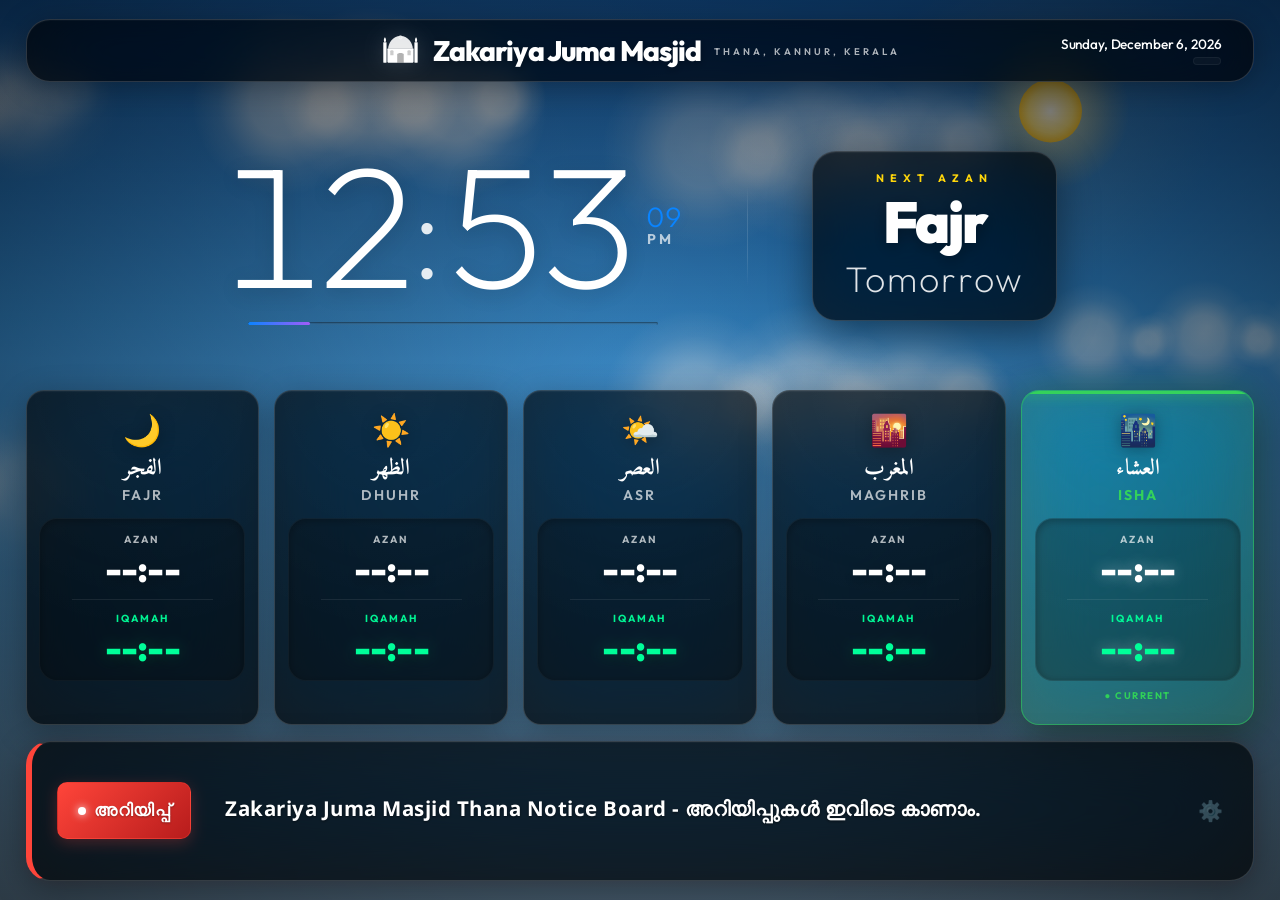
==== commit 3e7762c1: "design: vertically stack prayer times, increase card time size to 3.4rem, and bump cache version to " ====
--- a/index.html
+++ b/index.html
@@ -8,7 +8,7 @@
     <link rel="preconnect" href="https://fonts.googleapis.com">
     <link rel="preconnect" href="https://fonts.gstatic.com" crossorigin>
     <link href="https://fonts.googleapis.com/css2?family=Outfit:wght@300;400;500;600;700;800;900&family=Amiri:wght@400;700&family=Noto+Sans+Arabic:wght@400;600;700&display=swap" rel="stylesheet">
-    <link rel="stylesheet" href="styles.css?v=12">
+    <link rel="stylesheet" href="styles.css?v=13">
 </head>
 <body>
     <!-- Apple Weather-Style Animated Canvas Background -->
@@ -222,7 +222,7 @@
     <!-- Fullscreen Toggle -->
     <button class="fullscreen-btn" id="fullscreenBtn" title="Toggle Fullscreen">⛶</button>
 
-    <script src="weather-canvas.js?v=12"></script>
-    <script src="app.js?v=12"></script>
+    <script src="weather-canvas.js?v=13"></script>
+    <script src="app.js?v=13"></script>
 </body>
 </html>
--- a/styles.css
+++ b/styles.css
@@ -557,16 +557,20 @@
 }
 
 /* Times Layout inside complication */
+
+
+/* Times Layout inside complication (Stacked Vertically for Maximum Distance Legibility) */
 .prayer-times-row {
     display: flex;
-    align-items: center;
-    justify-content: center;
-    gap: clamp(8px, 0.8vw, 14px);
-    margin-top: 6px;
-    background: rgba(0,0,0,0.18);
-    padding: 8px 6px;
-    border-radius: var(--radius-md);
-    border: 1px solid rgba(255,255,255,0.02);
+    flex-direction: column;
+    align-items: center;
+    gap: 8px;
+    margin-top: 8px;
+    background: rgba(0, 0, 0, 0.28); /* Darkened container backdrop to pop white/neon text */
+    padding: 14px 8px;
+    border-radius: var(--radius-xl);
+    border: 1px solid rgba(255, 255, 255, 0.03);
+    box-shadow: inset 0 2px 8px rgba(0, 0, 0, 0.3);
 }
 
 .prayer-times-row.single {
@@ -580,46 +584,50 @@
     display: flex;
     flex-direction: column;
     align-items: center;
-    gap: 3px;
-    flex: 1;
+    gap: 4px;
+    width: 100%;
     min-width: 0;
 }
 
 .time-label {
-    font-size: clamp(0.5rem, 0.7vw, 0.8rem);
+    font-size: clamp(0.6rem, 0.8vw, 0.9rem);
     color: var(--text-tertiary);
-    letter-spacing: 1.5px;
+    letter-spacing: 2px;
     text-transform: uppercase;
-    font-weight: 600;
+    font-weight: 700;
 }
 
 .prayer-time {
-    font-size: clamp(1.35rem, 2vw, 2.25rem); /* Substantially larger for distant visibility! */
-    font-weight: 700;
-    color: var(--text-primary);
+    font-size: clamp(1.9rem, 2.9vw, 3.4rem) !important; /* Boosted nearly 2x for miles of legibility! */
+    font-weight: 800;
+    color: #ffffff; /* Pure Solid White - Infinite contrast! */
     font-variant-numeric: tabular-nums;
-    letter-spacing: -0.03em;
+    letter-spacing: -0.02em;
+    text-shadow: 0 4px 15px rgba(0, 0, 0, 0.45);
     transition: var(--transition-smooth);
+    line-height: 1;
 }
 
 /* Dual Column Highlight for Iqamah */
 .iqama-label-card {
-    color: var(--accent-emerald) !important;
-    opacity: 0.9;
+    color: #00ff99 !important; /* Brighter neon mint for long range visibility! */
+    opacity: 0.95;
+    text-shadow: 0 0 8px rgba(0, 255, 153, 0.15);
 }
 
 .iqama-time-card {
-    font-size: clamp(1.2rem, 1.75vw, 1.95rem) !important; /* Elegant visual hierarchy, slightly smaller than Azan */
-    color: var(--accent-emerald) !important;
-    font-weight: 700 !important;
-    text-shadow: 0 0 10px rgba(48, 209, 88, 0.15);
+    font-size: clamp(1.9rem, 2.9vw, 3.4rem) !important; /* Same massive readability as Azan */
+    color: #00ff99 !important; /* Brighter neon mint for perfect LCD contrast */
+    font-weight: 800 !important;
+    text-shadow: 0 0 15px rgba(0, 255, 153, 0.25), 0 4px 15px rgba(0,0,0,0.45);
 }
 
 .time-divider {
-    width: 1px;
-    height: 24px;
-    background: rgba(255, 255, 255, 0.08);
+    width: 75%;
+    height: 1px;
+    background: rgba(255, 255, 255, 0.08); /* Horizontal separators instead of vertical */
     flex-shrink: 0;
+    margin: 4px 0;
 }
 
 .prayer-status {
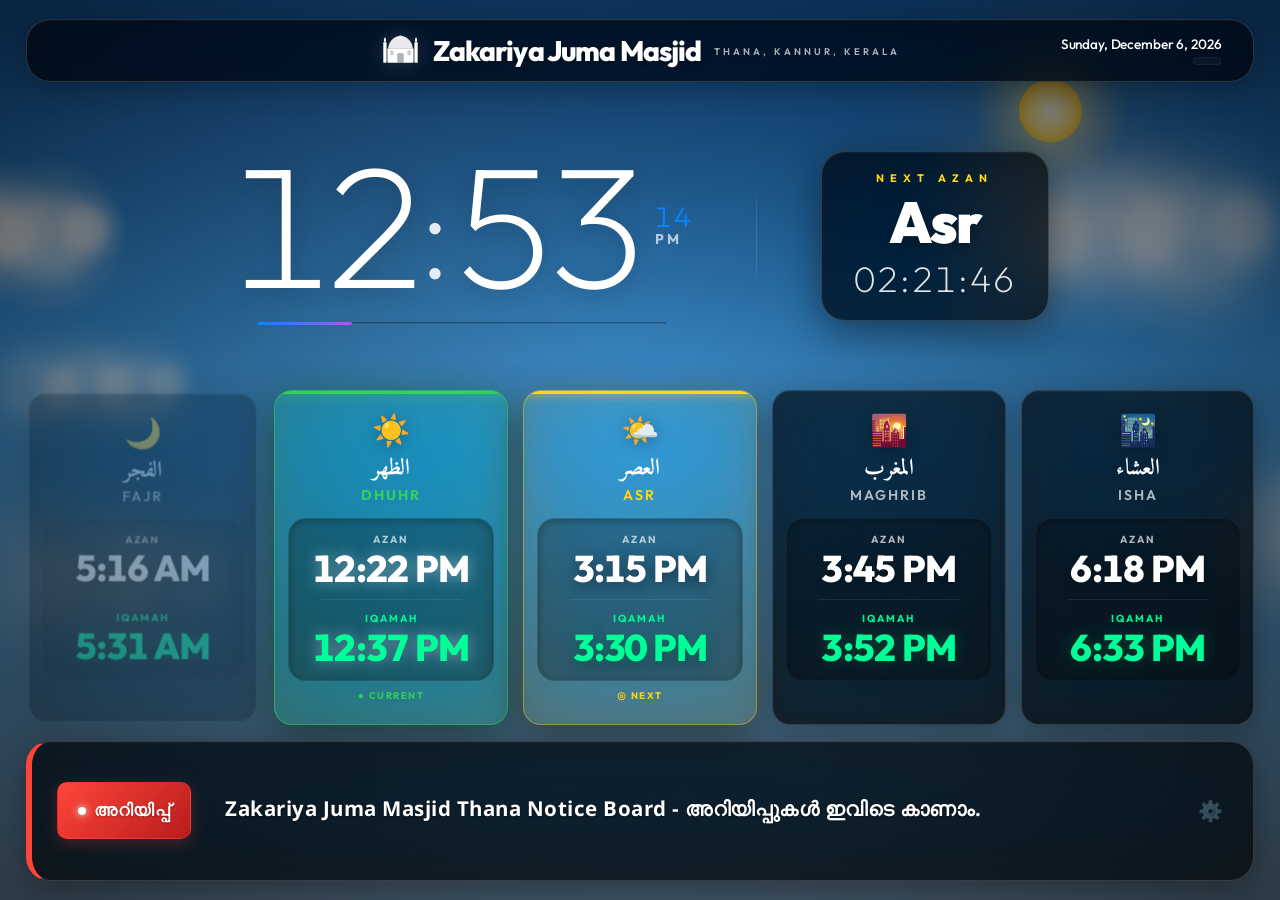
==== commit 1c0917e6: "feat: integrate exact local printed timetable calculation engine with offline progressive fallback" ====
--- a/index.html
+++ b/index.html
@@ -8,7 +8,7 @@
     <link rel="preconnect" href="https://fonts.googleapis.com">
     <link rel="preconnect" href="https://fonts.gstatic.com" crossorigin>
     <link href="https://fonts.googleapis.com/css2?family=Outfit:wght@300;400;500;600;700;800;900&family=Amiri:wght@400;700&family=Noto+Sans+Arabic:wght@400;600;700&display=swap" rel="stylesheet">
-    <link rel="stylesheet" href="styles.css?v=13">
+    <link rel="stylesheet" href="styles.css?v=14">
 </head>
 <body>
     <!-- Apple Weather-Style Animated Canvas Background -->
@@ -222,7 +222,7 @@
     <!-- Fullscreen Toggle -->
     <button class="fullscreen-btn" id="fullscreenBtn" title="Toggle Fullscreen">⛶</button>
 
-    <script src="weather-canvas.js?v=13"></script>
-    <script src="app.js?v=13"></script>
+    <script src="weather-canvas.js?v=14"></script>
+    <script src="app.js?v=14"></script>
 </body>
 </html>
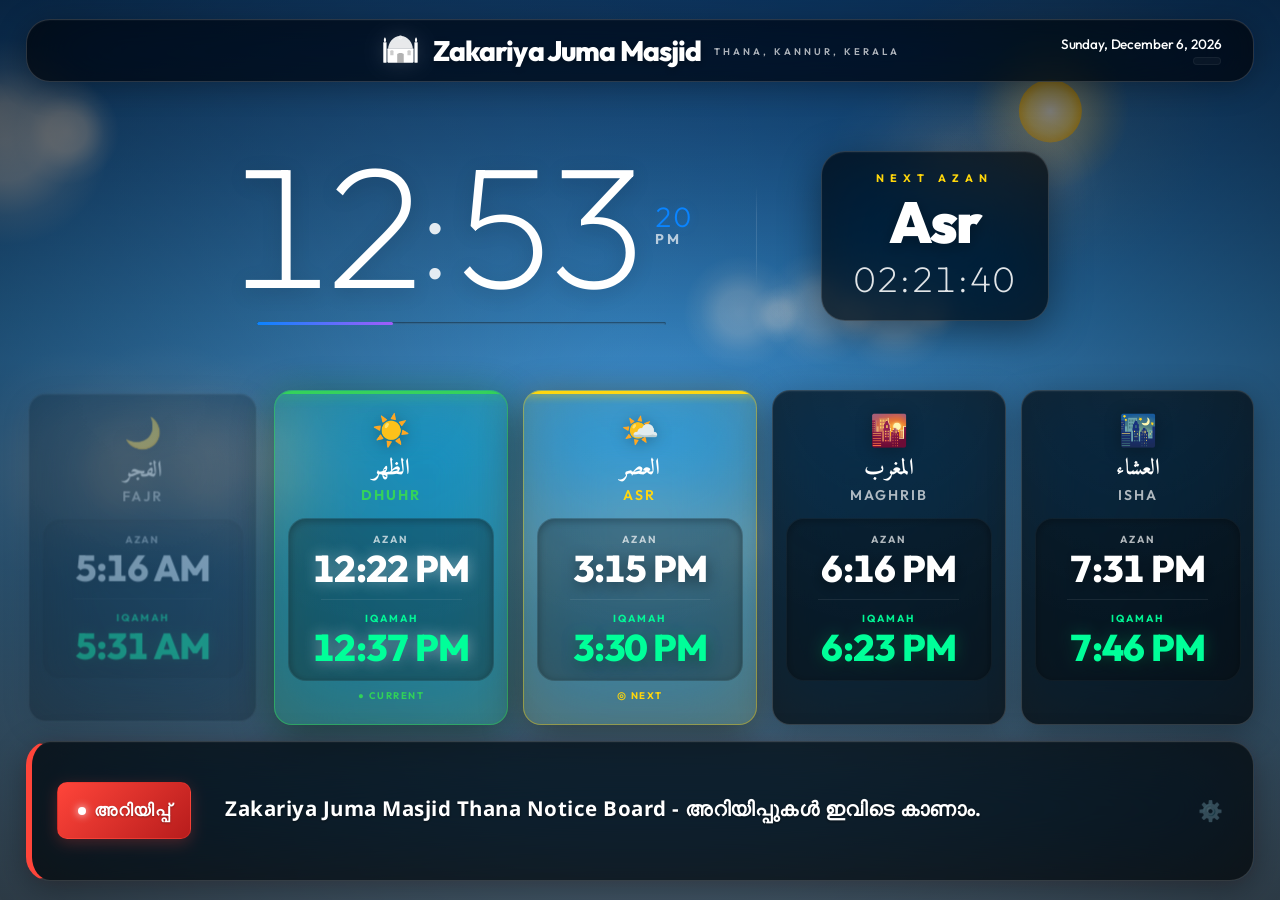
==== commit 584f15bf: "fix: resolve column shift bug in printed dataset, map Maghrib to Column 7, and calculate Isha as Mag" ====
--- a/index.html
+++ b/index.html
@@ -8,7 +8,7 @@
     <link rel="preconnect" href="https://fonts.googleapis.com">
     <link rel="preconnect" href="https://fonts.gstatic.com" crossorigin>
     <link href="https://fonts.googleapis.com/css2?family=Outfit:wght@300;400;500;600;700;800;900&family=Amiri:wght@400;700&family=Noto+Sans+Arabic:wght@400;600;700&display=swap" rel="stylesheet">
-    <link rel="stylesheet" href="styles.css?v=14">
+    <link rel="stylesheet" href="styles.css?v=15">
 </head>
 <body>
     <!-- Apple Weather-Style Animated Canvas Background -->
@@ -222,7 +222,7 @@
     <!-- Fullscreen Toggle -->
     <button class="fullscreen-btn" id="fullscreenBtn" title="Toggle Fullscreen">⛶</button>
 
-    <script src="weather-canvas.js?v=14"></script>
-    <script src="app.js?v=14"></script>
+    <script src="weather-canvas.js?v=15"></script>
+    <script src="app.js?v=15"></script>
 </body>
 </html>
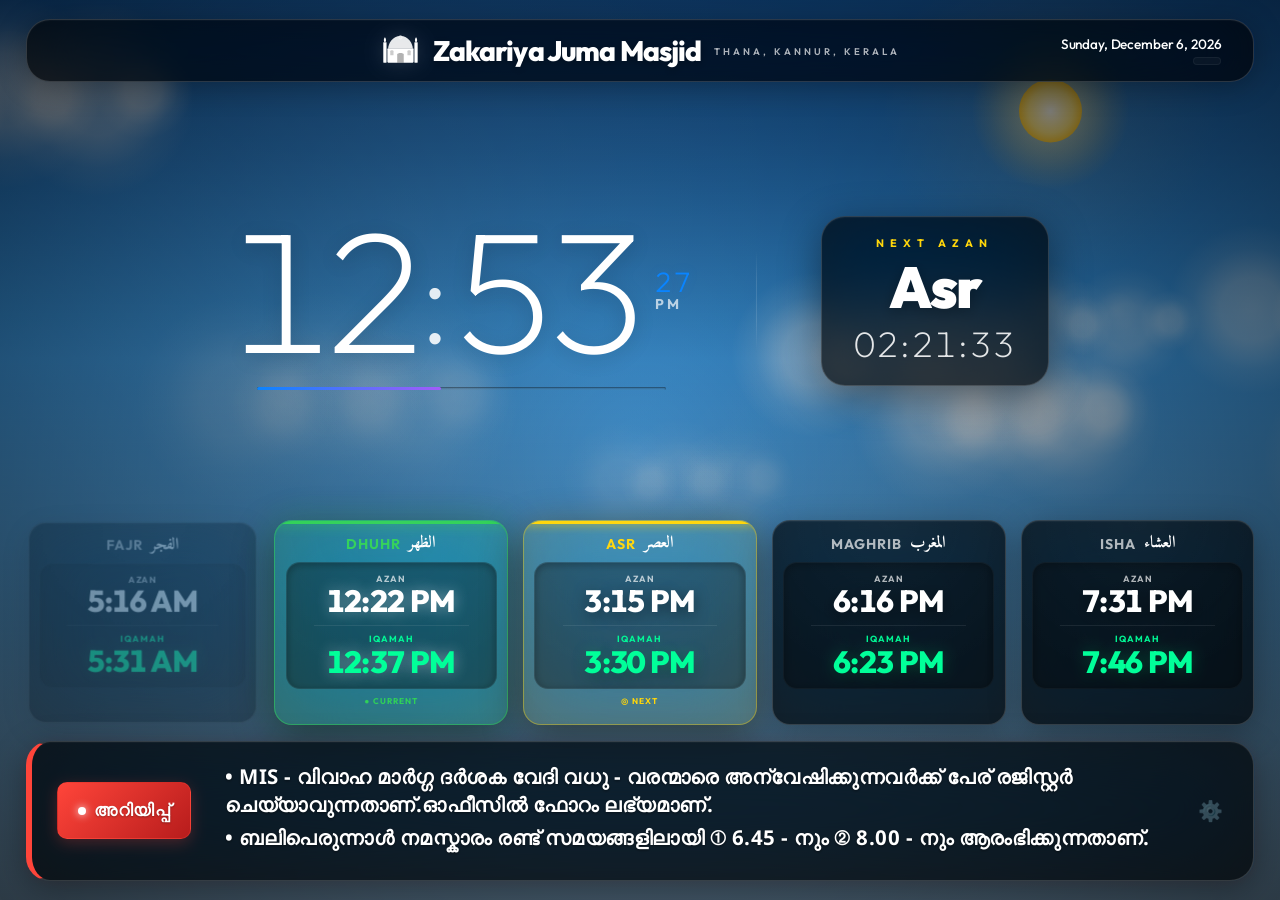
==== commit 0160906e: "chore: fix notices syntax and enable auto-cloud sync" ====
--- a/index.html
+++ b/index.html
@@ -8,7 +8,7 @@
     <link rel="preconnect" href="https://fonts.googleapis.com">
     <link rel="preconnect" href="https://fonts.gstatic.com" crossorigin>
     <link href="https://fonts.googleapis.com/css2?family=Outfit:wght@300;400;500;600;700;800;900&family=Amiri:wght@400;700&family=Noto+Sans+Arabic:wght@400;600;700&display=swap" rel="stylesheet">
-    <link rel="stylesheet" href="styles.css?v=15">
+    <link rel="stylesheet" href="styles.css?v=17">
 </head>
 <body>
     <!-- Apple Weather-Style Animated Canvas Background -->
@@ -84,9 +84,10 @@
         <section class="prayer-grid" id="prayerGrid">
             <div class="prayer-card" data-prayer="fajr" id="card-fajr">
                 <div class="card-glow"></div>
-                <div class="prayer-icon">🌙</div>
-                <div class="prayer-name-ar">الفجر</div>
-                <div class="prayer-name-en">Fajr</div>
+                <div class="prayer-names">
+                    <span class="prayer-name-en">Fajr</span>
+                    <span class="prayer-name-ar">الفجر</span>
+                </div>
                 <div class="prayer-times-row">
                     <div class="time-col">
                         <span class="time-label">AZAN</span>
@@ -102,9 +103,10 @@
             </div>
             <div class="prayer-card" data-prayer="dhuhr" id="card-dhuhr">
                 <div class="card-glow"></div>
-                <div class="prayer-icon">☀️</div>
-                <div class="prayer-name-ar">الظهر</div>
-                <div class="prayer-name-en">Dhuhr</div>
+                <div class="prayer-names">
+                    <span class="prayer-name-en">Dhuhr</span>
+                    <span class="prayer-name-ar">الظهر</span>
+                </div>
                 <div class="prayer-times-row">
                     <div class="time-col">
                         <span class="time-label">AZAN</span>
@@ -120,9 +122,10 @@
             </div>
             <div class="prayer-card" data-prayer="asr" id="card-asr">
                 <div class="card-glow"></div>
-                <div class="prayer-icon">🌤️</div>
-                <div class="prayer-name-ar">العصر</div>
-                <div class="prayer-name-en">Asr</div>
+                <div class="prayer-names">
+                    <span class="prayer-name-en">Asr</span>
+                    <span class="prayer-name-ar">العصر</span>
+                </div>
                 <div class="prayer-times-row">
                     <div class="time-col">
                         <span class="time-label">AZAN</span>
@@ -138,9 +141,10 @@
             </div>
             <div class="prayer-card" data-prayer="maghrib" id="card-maghrib">
                 <div class="card-glow"></div>
-                <div class="prayer-icon">🌇</div>
-                <div class="prayer-name-ar">المغرب</div>
-                <div class="prayer-name-en">Maghrib</div>
+                <div class="prayer-names">
+                    <span class="prayer-name-en">Maghrib</span>
+                    <span class="prayer-name-ar">المغرب</span>
+                </div>
                 <div class="prayer-times-row">
                     <div class="time-col">
                         <span class="time-label">AZAN</span>
@@ -156,9 +160,10 @@
             </div>
             <div class="prayer-card" data-prayer="isha" id="card-isha">
                 <div class="card-glow"></div>
-                <div class="prayer-icon">🌃</div>
-                <div class="prayer-name-ar">العشاء</div>
-                <div class="prayer-name-en">Isha</div>
+                <div class="prayer-names">
+                    <span class="prayer-name-en">Isha</span>
+                    <span class="prayer-name-ar">العشاء</span>
+                </div>
                 <div class="prayer-times-row">
                     <div class="time-col">
                         <span class="time-label">AZAN</span>
@@ -222,7 +227,8 @@
     <!-- Fullscreen Toggle -->
     <button class="fullscreen-btn" id="fullscreenBtn" title="Toggle Fullscreen">⛶</button>
 
-    <script src="weather-canvas.js?v=15"></script>
-    <script src="app.js?v=15"></script>
+    <script src="notices.js?v=17"></script>
+    <script src="weather-canvas.js?v=17"></script>
+    <script src="app.js?v=17"></script>
 </body>
 </html>
--- a/styles.css
+++ b/styles.css
@@ -405,7 +405,7 @@
     background: var(--glass-bg);
     border: 1px solid var(--glass-border);
     border-radius: var(--radius-xl);
-    padding: clamp(14px, 1.5vw, 24px) clamp(10px, 1vw, 16px);
+    padding: clamp(10px, 1.1vw, 16px) clamp(8px, 0.8vw, 12px);
     text-align: center;
     backdrop-filter: blur(35px) saturate(180%);
     -webkit-backdrop-filter: blur(35px) saturate(180%);
@@ -533,72 +533,75 @@
     filter: drop-shadow(0 2px 8px rgba(0,0,0,0.3));
 }
 
-.prayer-card:hover .prayer-icon {
-    transform: scale(1.15) translateY(-2px);
+.prayer-names {
+    display: flex;
+    justify-content: center;
+    align-items: center;
+    gap: clamp(4px, 0.6vw, 10px);
+    margin-bottom: clamp(6px, 0.8vw, 10px);
+    flex-wrap: wrap;
+    line-height: 1;
 }
 
 .prayer-name-ar {
     font-family: 'Amiri', 'Noto Sans Arabic', serif;
-    font-size: clamp(1.2rem, 1.75vw, 1.95rem);
+    font-size: clamp(1.0rem, 1.3vw, 1.5rem);
     color: var(--text-primary);
     font-weight: 700;
-    line-height: 1.1;
-    margin-bottom: 4px;
+    margin-bottom: 0;
+    line-height: 1;
 }
 
 .prayer-name-en {
-    font-size: clamp(0.75rem, 1.1vw, 1.25rem);
+    font-size: clamp(0.85rem, 1.1vw, 1.25rem);
     color: var(--text-tertiary);
-    font-weight: 600;
+    font-weight: 700;
     text-transform: uppercase;
-    letter-spacing: 2px;
-    margin-bottom: 14px;
+    letter-spacing: 1px;
+    margin-bottom: 0;
+    line-height: 1;
     transition: var(--transition-smooth);
 }
-
-/* Times Layout inside complication */
-
 
 /* Times Layout inside complication (Stacked Vertically for Maximum Distance Legibility) */
 .prayer-times-row {
     display: flex;
     flex-direction: column;
     align-items: center;
-    gap: 8px;
-    margin-top: 8px;
-    background: rgba(0, 0, 0, 0.28); /* Darkened container backdrop to pop white/neon text */
-    padding: 14px 8px;
-    border-radius: var(--radius-xl);
+    gap: clamp(2px, 0.3vw, 5px);
+    background: rgba(0, 0, 0, 0.35); /* Darkened container backdrop to pop white/neon text */
+    padding: clamp(6px, 0.8vw, 10px) clamp(4px, 0.6vw, 8px);
+    border-radius: var(--radius-lg);
     border: 1px solid rgba(255, 255, 255, 0.03);
     box-shadow: inset 0 2px 8px rgba(0, 0, 0, 0.3);
 }
 
 .prayer-times-row.single {
-    margin-top: 8px;
+    margin-top: 6px;
     background: transparent;
     border: none;
-    padding: 4px;
+    padding: 2px;
 }
 
 .time-col {
     display: flex;
     flex-direction: column;
     align-items: center;
-    gap: 4px;
+    gap: clamp(1px, 0.2vw, 3px);
     width: 100%;
     min-width: 0;
 }
 
 .time-label {
-    font-size: clamp(0.6rem, 0.8vw, 0.9rem);
+    font-size: clamp(0.55rem, 0.7vw, 0.8rem);
     color: var(--text-tertiary);
-    letter-spacing: 2px;
+    letter-spacing: 1px;
     text-transform: uppercase;
     font-weight: 700;
 }
 
 .prayer-time {
-    font-size: clamp(1.9rem, 2.9vw, 3.4rem) !important; /* Boosted nearly 2x for miles of legibility! */
+    font-size: clamp(1.6rem, 2.4vw, 2.7rem) !important; /* Compacted slightly but still highly readable */
     font-weight: 800;
     color: #ffffff; /* Pure Solid White - Infinite contrast! */
     font-variant-numeric: tabular-nums;
@@ -616,26 +619,26 @@
 }
 
 .iqama-time-card {
-    font-size: clamp(1.9rem, 2.9vw, 3.4rem) !important; /* Same massive readability as Azan */
+    font-size: clamp(1.6rem, 2.4vw, 2.7rem) !important; /* Same massive readability as Azan */
     color: #00ff99 !important; /* Brighter neon mint for perfect LCD contrast */
     font-weight: 800 !important;
     text-shadow: 0 0 15px rgba(0, 255, 153, 0.25), 0 4px 15px rgba(0,0,0,0.45);
 }
 
 .time-divider {
-    width: 75%;
+    width: 80%;
     height: 1px;
     background: rgba(255, 255, 255, 0.08); /* Horizontal separators instead of vertical */
     flex-shrink: 0;
-    margin: 4px 0;
+    margin: clamp(2px, 0.3vw, 4px) 0;
 }
 
 .prayer-status {
-    font-size: clamp(0.55rem, 0.75vw, 0.75rem);
-    margin-top: 8px;
-    height: 16px;
+    font-size: clamp(0.5rem, 0.65vw, 0.7rem);
+    margin-top: clamp(4px, 0.6vw, 8px);
+    height: 14px;
     font-weight: 700;
-    letter-spacing: 1.5px;
+    letter-spacing: 1px;
     text-transform: uppercase;
     color: var(--text-tertiary);
 }
@@ -703,11 +706,13 @@
 /* ==========================================================
    ===== Premium Glassmorphic Notice Board =====
    ========================================================== */
+
 .notice-board-container {
     display: flex;
     align-items: center;
     gap: 1.5vw;
     min-height: 140px; /* Spacious room for up to 3 static lines of text */
+    flex-shrink: 0; /* Prevent height squeezing on TV displays */
     padding: 18px 2vw;
     background: var(--glass-bg);
     border: 1px solid var(--glass-border);
@@ -777,6 +782,10 @@
 }
 
 .notice-message {
+    display: flex;
+    flex-direction: column;
+    justify-content: center;
+    align-items: flex-start;
     font-family: 'Noto Sans Arabic', 'Amiri', 'Outfit', sans-serif;
     font-size: clamp(1.2rem, 1.6vw, 1.85rem);
     font-weight: 700;
